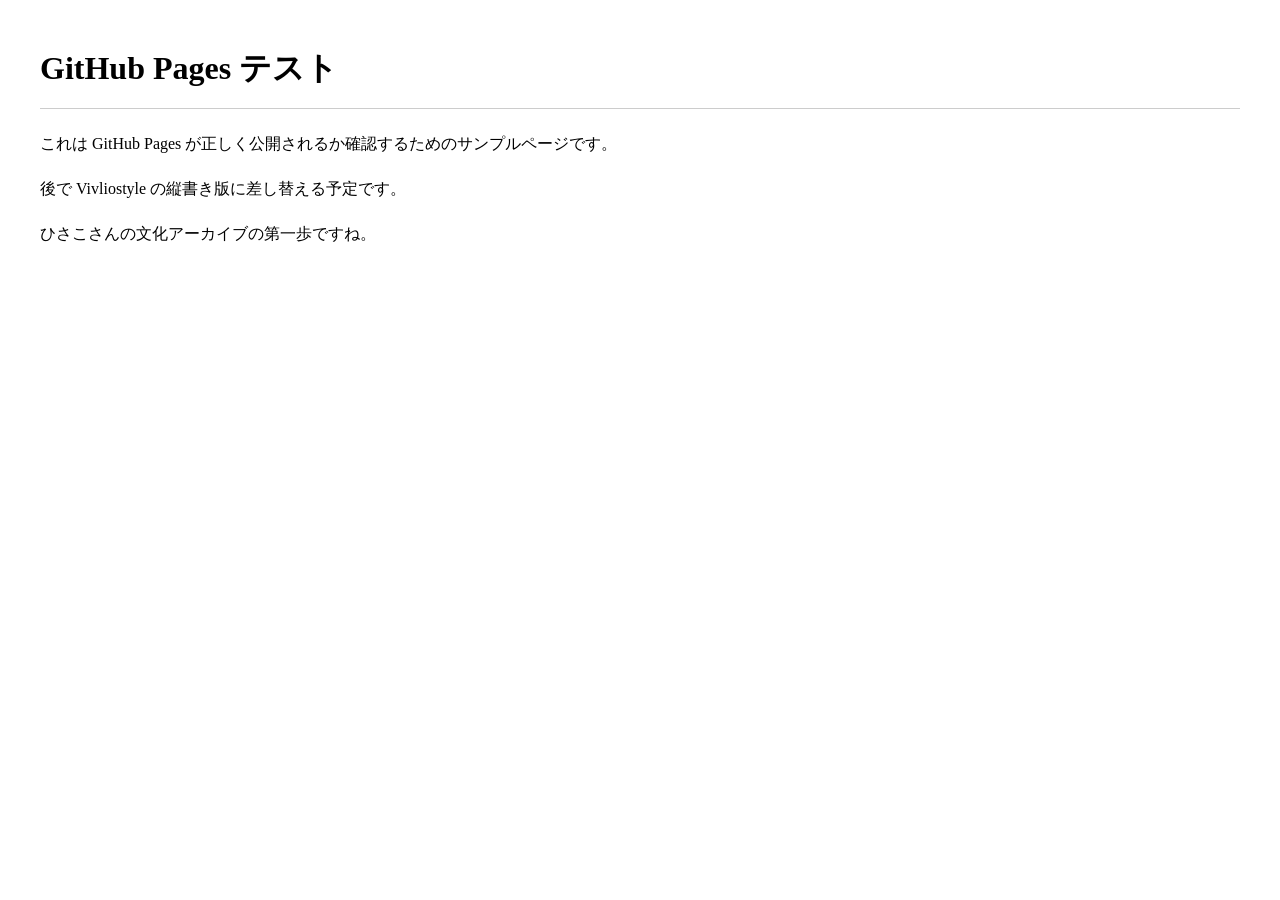
==== index.html @ b6ced034 "Add files via upload" ====
<!DOCTYPE html>
<html lang="ja">
<head>
<meta charset="UTF-8">
<title>サンプルページ</title>
<style>
  body {
    font-family: "Hiragino Mincho ProN", "Yu Mincho", serif;
    margin: 40px;
    line-height: 1.8;
  }
  h1 {
    border-bottom: 1px solid #ccc;
    padding-bottom: 10px;
  }
</style>
</head>
<body>
<h1>GitHub Pages テスト</h1>

<p>これは GitHub Pages が正しく公開されるか確認するためのサンプルページです。</p>

<p>後で Vivliostyle の縦書き版に差し替える予定です。</p>

<p>ひさこさんの文化アーカイブの第一歩ですね。</p>

</body>
</html>
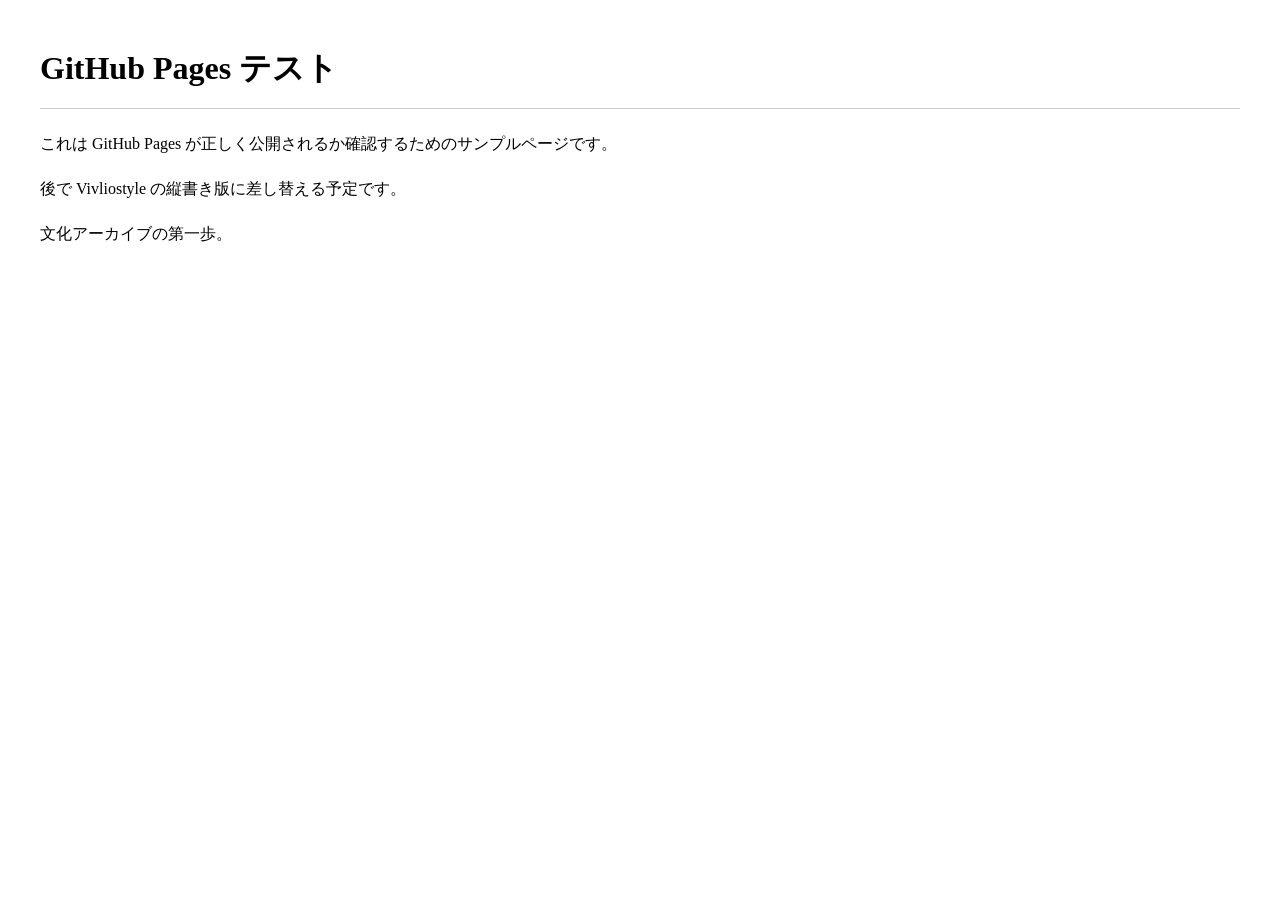
==== commit 4c9fca73: "Update index.html" ====
--- a/index.html
+++ b/index.html
@@ -22,7 +22,7 @@
 
 <p>後で Vivliostyle の縦書き版に差し替える予定です。</p>
 
-<p>ひさこさんの文化アーカイブの第一歩ですね。</p>
+<p>文化アーカイブの第一歩。</p>
 
 </body>
 </html>
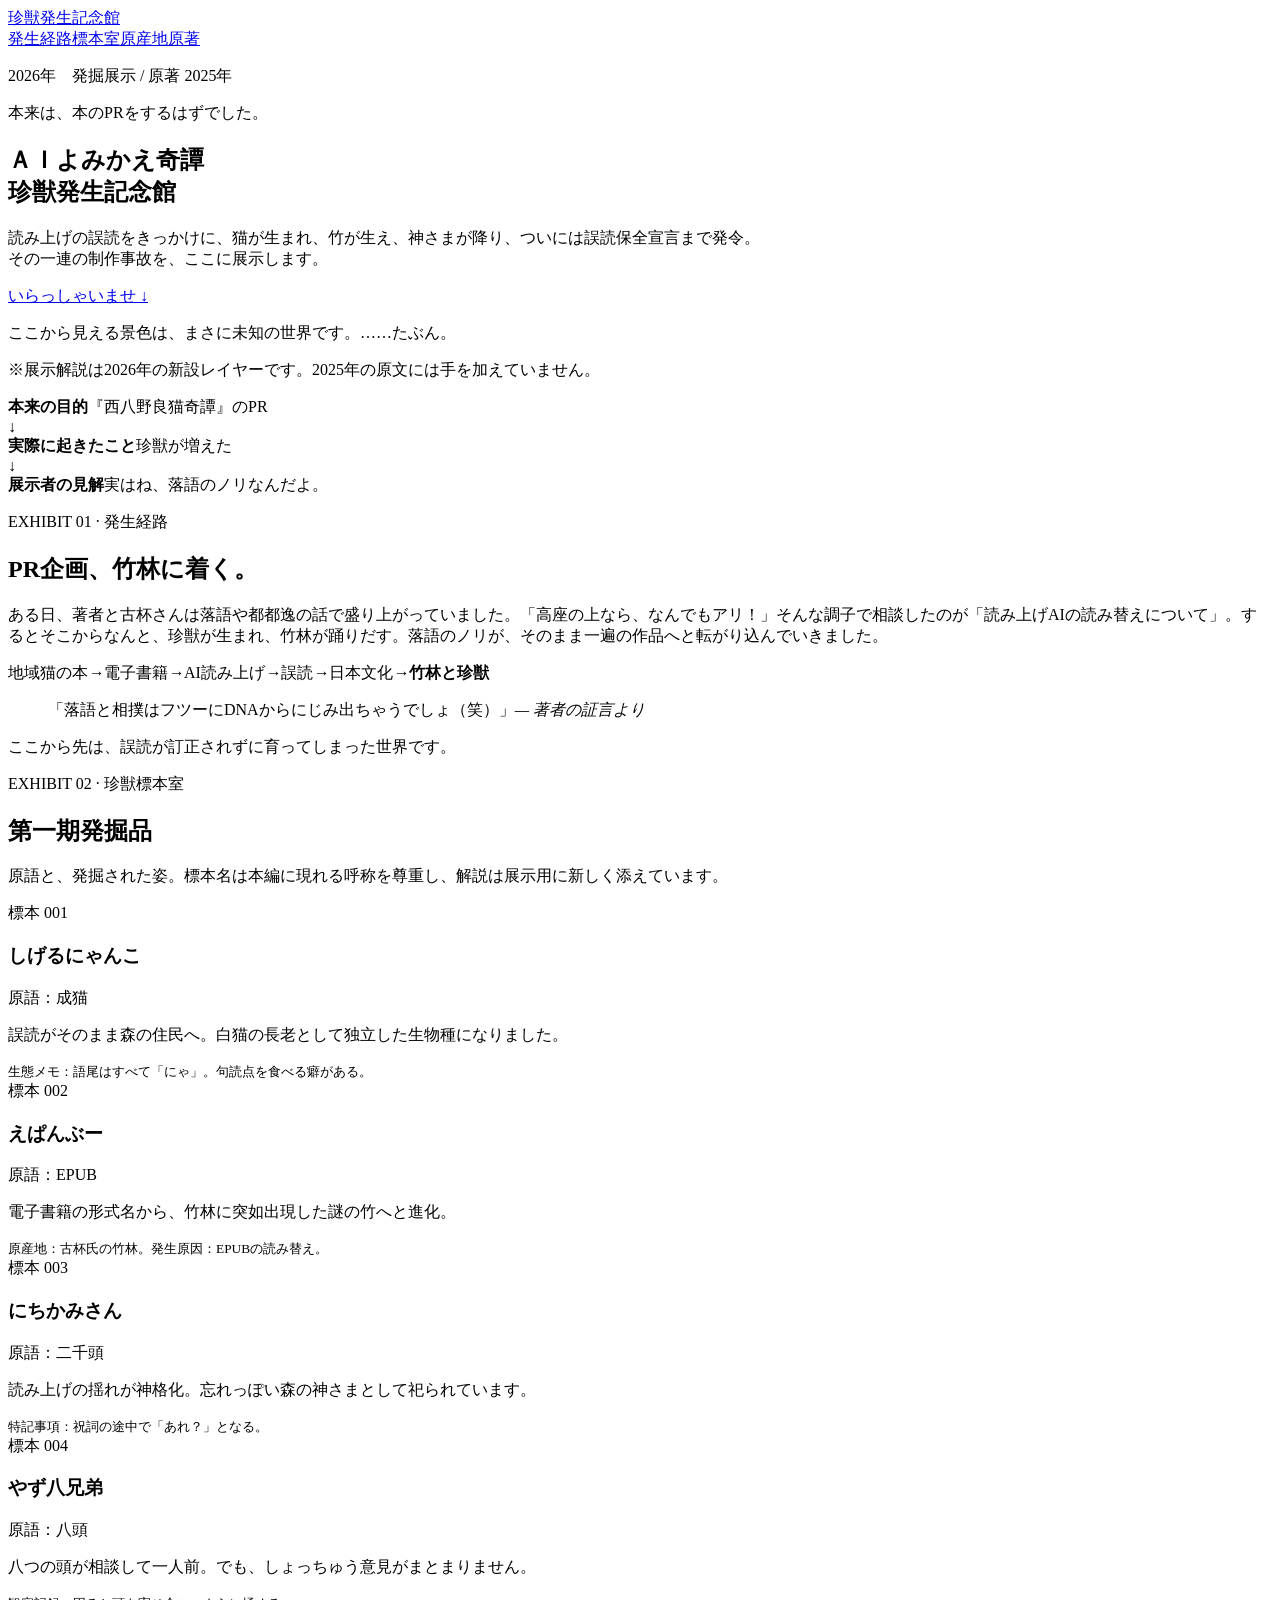
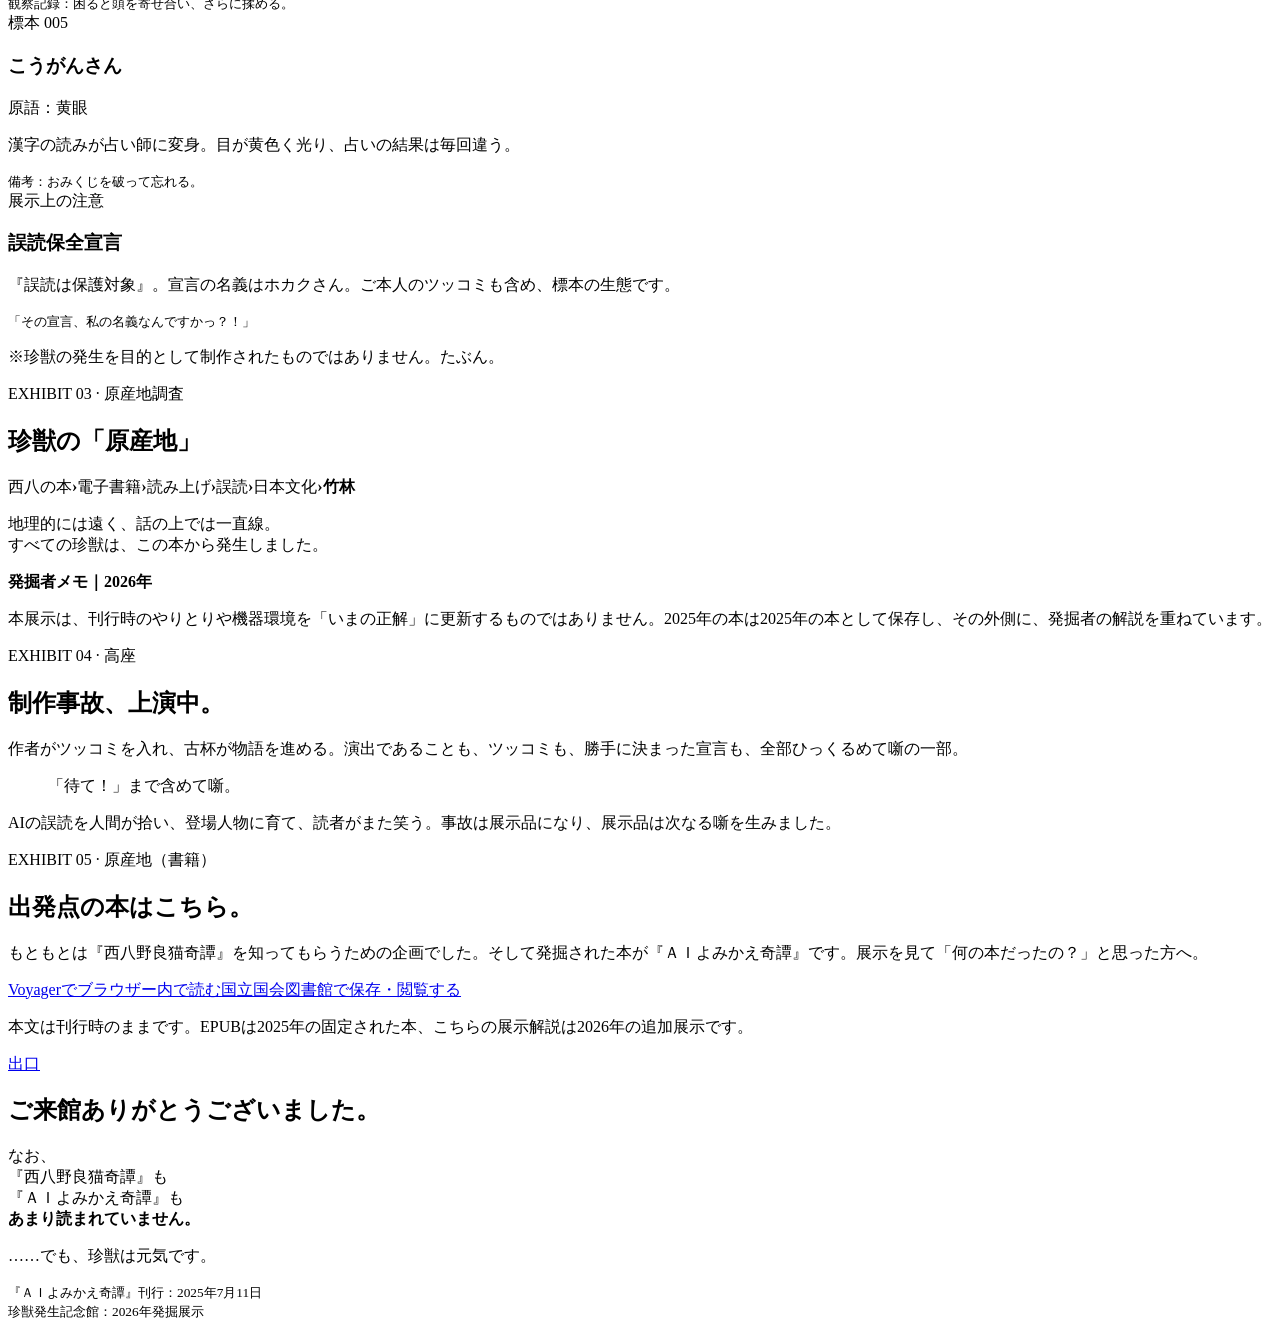
==== commit cd2f741e: "Add files via upload" ====
--- a/index.html
+++ b/index.html
@@ -1,28 +1,20 @@
-<!DOCTYPE html>
-<html lang="ja">
-<head>
-<meta charset="UTF-8">
-<title>サンプルページ</title>
-<style>
-  body {
-    font-family: "Hiragino Mincho ProN", "Yu Mincho", serif;
-    margin: 40px;
-    line-height: 1.8;
-  }
-  h1 {
-    border-bottom: 1px solid #ccc;
-    padding-bottom: 10px;
-  }
-</style>
-</head>
-<body>
-<h1>GitHub Pages テスト</h1>
-
-<p>これは GitHub Pages が正しく公開されるか確認するためのサンプルページです。</p>
-
-<p>後で Vivliostyle の縦書き版に差し替える予定です。</p>
-
-<p>文化アーカイブの第一歩。</p>
-
-</body>
-</html>
+<!doctype html>
+<html lang="ja"><head><meta charset="utf-8"><meta name="viewport" content="width=device-width,initial-scale=1">
+<meta name="description" content="2025年刊『ＡＩよみかえ奇譚』から発生した珍獣と制作事故を展示する、2026年のオンライン博物館。">
+<title>珍獣発生記念館｜ＡＩよみかえ奇譚・2026年発掘展示</title><link rel="stylesheet" href="style.css"></head>
+<body><header class="top"><a class="brand" href="#top">珍獣発生記念館</a><nav><a href="#route">発生経路</a><a href="#specimens">標本室</a><a href="#origin">原産地</a><a href="#book">原著</a></nav></header>
+<main id="top"><section class="hero"><p class="stamp">2026年　発掘展示 / 原著 2025年</p><p class="kicker">本来は、本のPRをするはずでした。</p><h1>ＡＩよみかえ奇譚<br><span>珍獣発生記念館</span></h1><p class="lead">読み上げの誤読をきっかけに、猫が生まれ、竹が生え、神さまが降り、ついには誤読保全宣言まで発令。<br>その一連の制作事故を、ここに展示します。</p><a class="button" href="#route">いらっしゃいませ ↓</a><p class="stage-note">ここから見える景色は、まさに未知の世界です。……たぶん。</p><p class="small">※展示解説は2026年の新設レイヤーです。2025年の原文には手を加えていません。</p></section>
+<section class="truth"><div><b>本来の目的</b><span>『西八野良猫奇譚』のPR</span></div><div class="arrow">↓</div><div><b>実際に起きたこと</b><span>珍獣が増えた</span></div><div class="arrow">↓</div><div><b>展示者の見解</b><span>実はね、落語のノリなんだよ。</span></div></section>
+<section id="route" class="section"><p class="eyebrow">EXHIBIT 01 · 発生経路</p><h2>PR企画、竹林に着く。</h2><p>ある日、著者と古杯さんは落語や都都逸の話で盛り上がっていました。「高座の上なら、なんでもアリ！」そんな調子で相談したのが「読み上げAIの読み替えについて」。するとそこからなんと、珍獣が生まれ、竹林が踊りだす。落語のノリが、そのまま一遍の作品へと転がり込んでいきました。</p><div class="route"><span>地域猫の本</span><i>→</i><span>電子書籍</span><i>→</i><span>AI読み上げ</span><i>→</i><span>誤読</span><i>→</i><span>日本文化</span><i>→</i><strong>竹林と珍獣</strong></div><blockquote>「落語と相撲はフツーにDNAからにじみ出ちゃうでしょ（笑）」<cite>— 著者の証言より</cite></blockquote><p class="caption">ここから先は、誤読が訂正されずに育ってしまった世界です。</p></section>
+<section id="specimens" class="section dark"><p class="eyebrow">EXHIBIT 02 · 珍獣標本室</p><h2>第一期発掘品</h2><p>原語と、発掘された姿。標本名は本編に現れる呼称を尊重し、解説は展示用に新しく添えています。</p><div class="specimens">
+<article><span class="no">標本 001</span><h3>しげるにゃんこ</h3><p class="origin-label">原語：成猫</p><p>誤読がそのまま森の住民へ。白猫の長老として独立した生物種になりました。</p><small>生態メモ：語尾はすべて「にゃ」。句読点を食べる癖がある。</small></article>
+<article><span class="no">標本 002</span><h3>えぱんぶー</h3><p class="origin-label">原語：EPUB</p><p>電子書籍の形式名から、竹林に突如出現した謎の竹へと進化。</p><small>原産地：古杯氏の竹林。発生原因：EPUBの読み替え。</small></article>
+<article><span class="no">標本 003</span><h3>にちかみさん</h3><p class="origin-label">原語：二千頭</p><p>読み上げの揺れが神格化。忘れっぽい森の神さまとして祀られています。</p><small>特記事項：祝詞の途中で「あれ？」となる。</small></article>
+<article><span class="no">標本 004</span><h3>やず八兄弟</h3><p class="origin-label">原語：八頭</p><p>八つの頭が相談して一人前。でも、しょっちゅう意見がまとまりません。</p><small>観察記録：困ると頭を寄せ合い、さらに揉める。</small></article>
+<article><span class="no">標本 005</span><h3>こうがんさん</h3><p class="origin-label">原語：黄眼</p><p>漢字の読みが占い師に変身。目が黄色く光り、占いの結果は毎回違う。</p><small>備考：おみくじを破って忘れる。</small></article>
+<article class="notice"><span class="no">展示上の注意</span><h3>誤読保全宣言</h3><p>『誤読は保護対象』。宣言の名義はホカクさん。ご本人のツッコミも含め、標本の生態です。</p><small>「その宣言、私の名義なんですかっ？！」</small></article>
+</div><p class="caption">※珍獣の発生を目的として制作されたものではありません。たぶん。</p></section>
+<section id="origin" class="section"><p class="eyebrow">EXHIBIT 03 · 原産地調査</p><h2>珍獣の「原産地」</h2><div class="map" aria-label="珍獣が生まれた経路"><span>西八の本</span><b>›</b><span>電子書籍</span><b>›</b><span>読み上げ</span><b>›</b><span>誤読</span><b>›</b><span>日本文化</span><b>›</b><strong>竹林</strong></div><p class="center">地理的には遠く、話の上では一直線。<br>すべての珍獣は、この本から発生しました。</p><div class="aside"><b>発掘者メモ｜2026年</b><p>本展示は、刊行時のやりとりや機器環境を「いまの正解」に更新するものではありません。2025年の本は2025年の本として保存し、その外側に、発掘者の解説を重ねています。</p></div></section>
+<section class="section stage"><p class="eyebrow">EXHIBIT 04 · 高座</p><h2>制作事故、上演中。</h2><p>作者がツッコミを入れ、古杯が物語を進める。演出であることも、ツッコミも、勝手に決まった宣言も、全部ひっくるめて噺の一部。</p><blockquote>「待て！」まで含めて噺。</blockquote><p>AIの誤読を人間が拾い、登場人物に育て、読者がまた笑う。事故は展示品になり、展示品は次なる噺を生みました。</p></section>
+<section id="book" class="section book"><p class="eyebrow">EXHIBIT 05 · 原産地（書籍）</p><h2>出発点の本はこちら。</h2><p>もともとは『西八野良猫奇譚』を知ってもらうための企画でした。そして発掘された本が『ＡＩよみかえ奇譚』です。展示を見て「何の本だったの？」と思った方へ。</p><div class="booklinks"><a href="https://r.voyager.co.jp/epm/e1_514853_11072025014324/" target="_blank" rel="noopener noreferrer">Voyagerでブラウザー内で読む</a><a href="https://dl.ndl.go.jp/pid/14456706" target="_blank" rel="noopener noreferrer">国立国会図書館で保存・閲覧する</a></div><p class="small">本文は刊行時のままです。EPUBは2025年の固定された本、こちらの展示解説は2026年の追加展示です。</p></section>
+<footer><p class="eyebrow"><a href="https://sites.google.com/view/minervaartoffice/hokaku-san" target="_blank" rel="noopener noreferrer">出口</a></p><h2>ご来館ありがとうございました。</h2><p>なお、<br>『西八野良猫奇譚』も<br>『ＡＩよみかえ奇譚』も<br><strong>あまり読まれていません。</strong></p><p class="last">……でも、珍獣は元気です。</p><small>『ＡＩよみかえ奇譚』刊行：2025年7月11日<br>珍獣発生記念館：2026年発掘展示</small></footer></main></body></html>
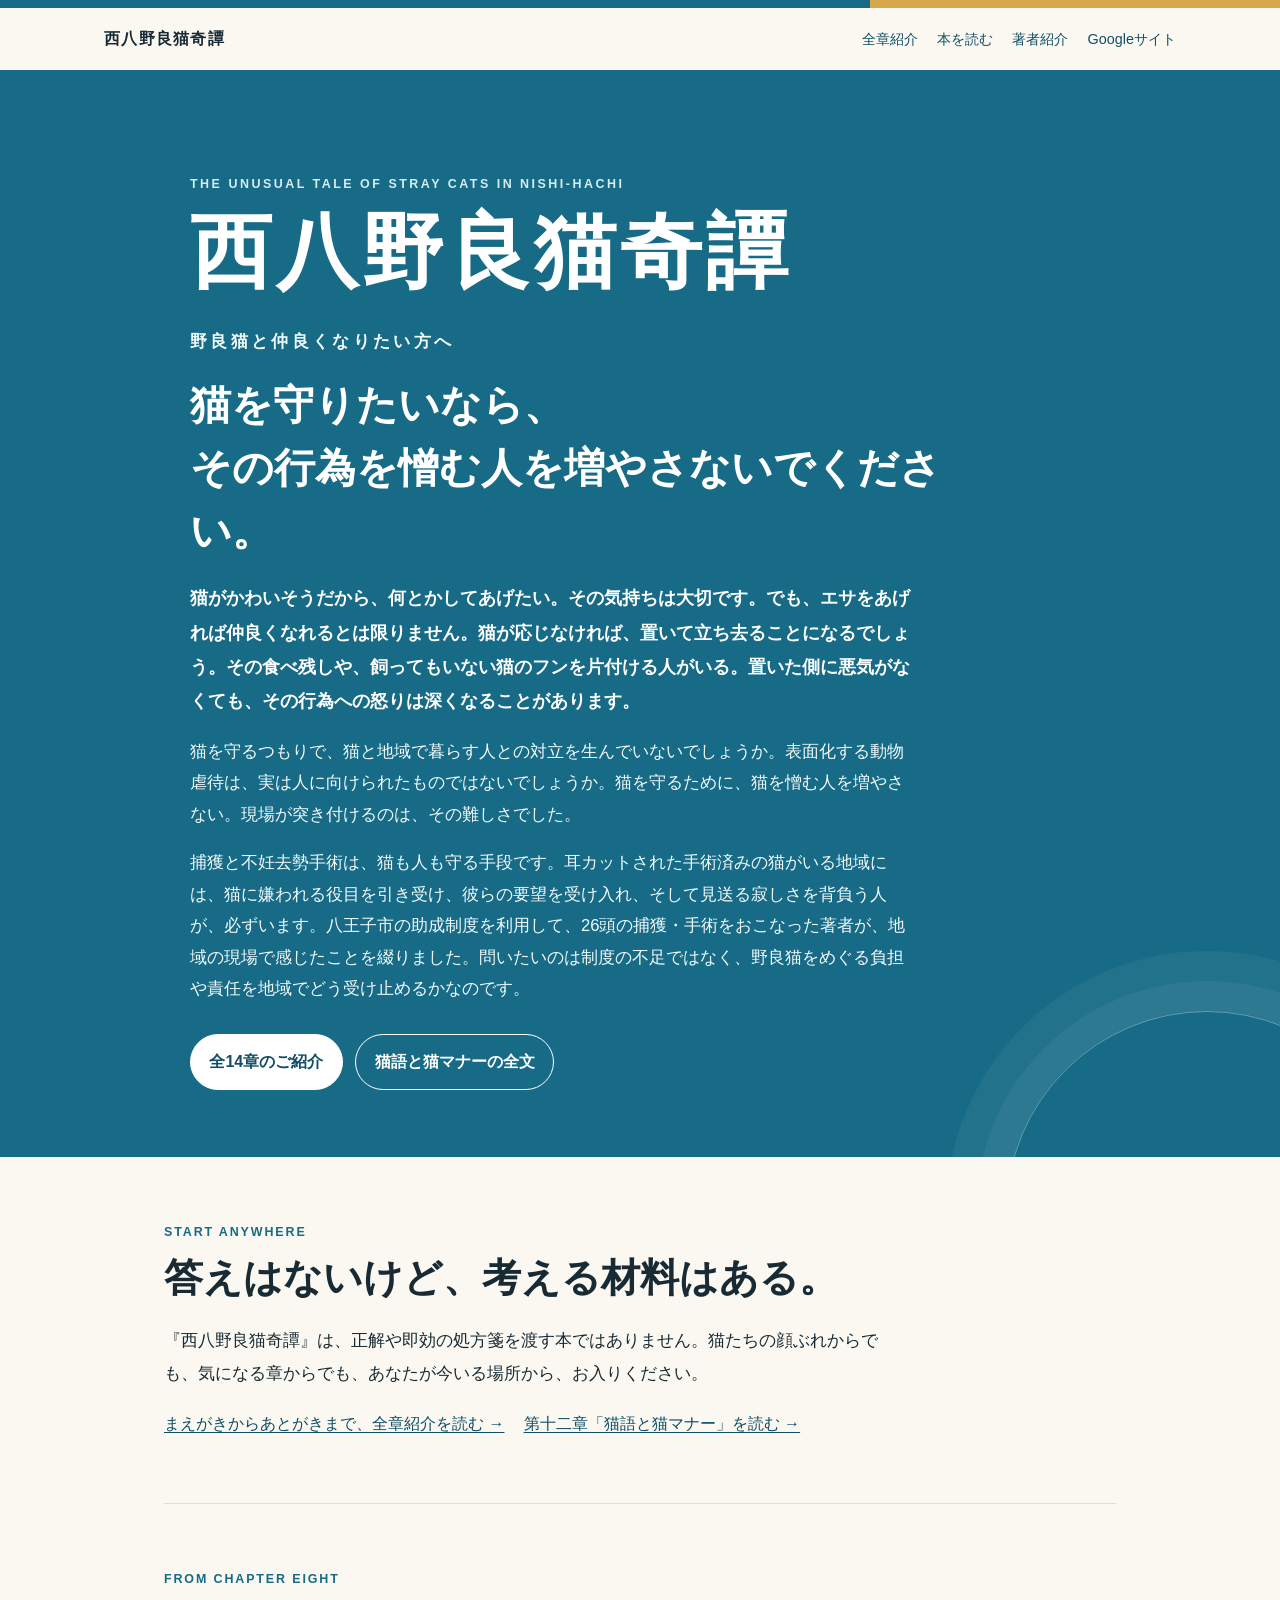
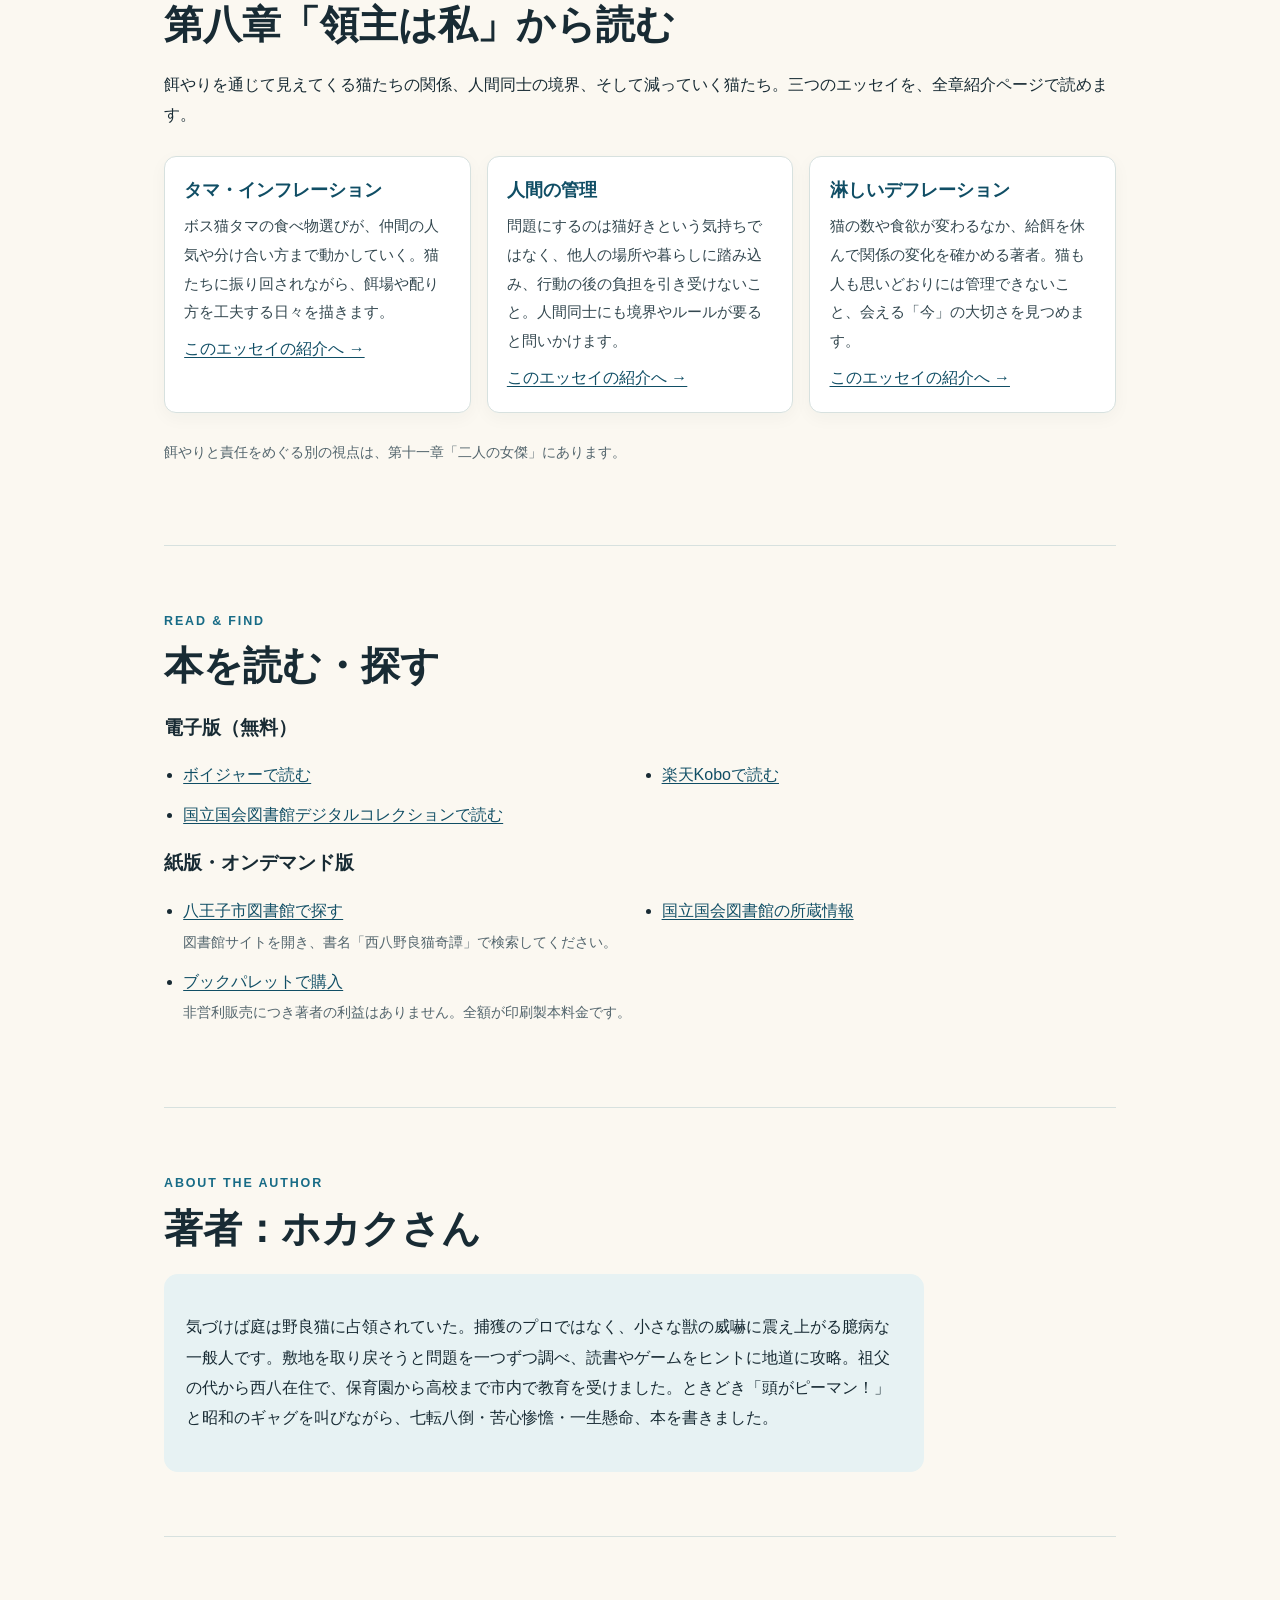
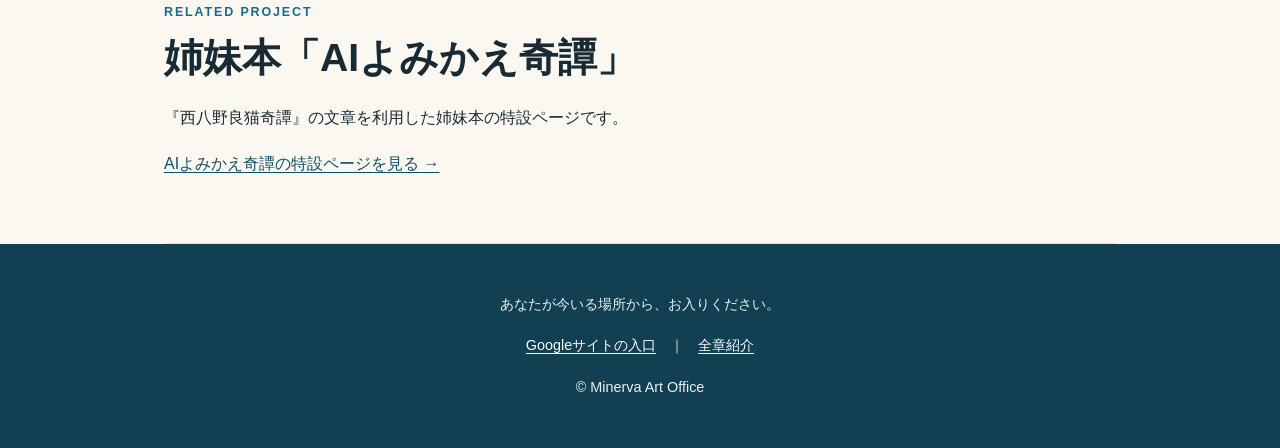
==== commit 7c02ebb2: "Add files via upload" ====
--- a/index.html
+++ b/index.html
@@ -1,20 +1,147 @@
-<!doctype html>
-<html lang="ja"><head><meta charset="utf-8"><meta name="viewport" content="width=device-width,initial-scale=1">
-<meta name="description" content="2025年刊『ＡＩよみかえ奇譚』から発生した珍獣と制作事故を展示する、2026年のオンライン博物館。">
-<title>珍獣発生記念館｜ＡＩよみかえ奇譚・2026年発掘展示</title><link rel="stylesheet" href="style.css"></head>
-<body><header class="top"><a class="brand" href="#top">珍獣発生記念館</a><nav><a href="#route">発生経路</a><a href="#specimens">標本室</a><a href="#origin">原産地</a><a href="#book">原著</a></nav></header>
-<main id="top"><section class="hero"><p class="stamp">2026年　発掘展示 / 原著 2025年</p><p class="kicker">本来は、本のPRをするはずでした。</p><h1>ＡＩよみかえ奇譚<br><span>珍獣発生記念館</span></h1><p class="lead">読み上げの誤読をきっかけに、猫が生まれ、竹が生え、神さまが降り、ついには誤読保全宣言まで発令。<br>その一連の制作事故を、ここに展示します。</p><a class="button" href="#route">いらっしゃいませ ↓</a><p class="stage-note">ここから見える景色は、まさに未知の世界です。……たぶん。</p><p class="small">※展示解説は2026年の新設レイヤーです。2025年の原文には手を加えていません。</p></section>
-<section class="truth"><div><b>本来の目的</b><span>『西八野良猫奇譚』のPR</span></div><div class="arrow">↓</div><div><b>実際に起きたこと</b><span>珍獣が増えた</span></div><div class="arrow">↓</div><div><b>展示者の見解</b><span>実はね、落語のノリなんだよ。</span></div></section>
-<section id="route" class="section"><p class="eyebrow">EXHIBIT 01 · 発生経路</p><h2>PR企画、竹林に着く。</h2><p>ある日、著者と古杯さんは落語や都都逸の話で盛り上がっていました。「高座の上なら、なんでもアリ！」そんな調子で相談したのが「読み上げAIの読み替えについて」。するとそこからなんと、珍獣が生まれ、竹林が踊りだす。落語のノリが、そのまま一遍の作品へと転がり込んでいきました。</p><div class="route"><span>地域猫の本</span><i>→</i><span>電子書籍</span><i>→</i><span>AI読み上げ</span><i>→</i><span>誤読</span><i>→</i><span>日本文化</span><i>→</i><strong>竹林と珍獣</strong></div><blockquote>「落語と相撲はフツーにDNAからにじみ出ちゃうでしょ（笑）」<cite>— 著者の証言より</cite></blockquote><p class="caption">ここから先は、誤読が訂正されずに育ってしまった世界です。</p></section>
-<section id="specimens" class="section dark"><p class="eyebrow">EXHIBIT 02 · 珍獣標本室</p><h2>第一期発掘品</h2><p>原語と、発掘された姿。標本名は本編に現れる呼称を尊重し、解説は展示用に新しく添えています。</p><div class="specimens">
-<article><span class="no">標本 001</span><h3>しげるにゃんこ</h3><p class="origin-label">原語：成猫</p><p>誤読がそのまま森の住民へ。白猫の長老として独立した生物種になりました。</p><small>生態メモ：語尾はすべて「にゃ」。句読点を食べる癖がある。</small></article>
-<article><span class="no">標本 002</span><h3>えぱんぶー</h3><p class="origin-label">原語：EPUB</p><p>電子書籍の形式名から、竹林に突如出現した謎の竹へと進化。</p><small>原産地：古杯氏の竹林。発生原因：EPUBの読み替え。</small></article>
-<article><span class="no">標本 003</span><h3>にちかみさん</h3><p class="origin-label">原語：二千頭</p><p>読み上げの揺れが神格化。忘れっぽい森の神さまとして祀られています。</p><small>特記事項：祝詞の途中で「あれ？」となる。</small></article>
-<article><span class="no">標本 004</span><h3>やず八兄弟</h3><p class="origin-label">原語：八頭</p><p>八つの頭が相談して一人前。でも、しょっちゅう意見がまとまりません。</p><small>観察記録：困ると頭を寄せ合い、さらに揉める。</small></article>
-<article><span class="no">標本 005</span><h3>こうがんさん</h3><p class="origin-label">原語：黄眼</p><p>漢字の読みが占い師に変身。目が黄色く光り、占いの結果は毎回違う。</p><small>備考：おみくじを破って忘れる。</small></article>
-<article class="notice"><span class="no">展示上の注意</span><h3>誤読保全宣言</h3><p>『誤読は保護対象』。宣言の名義はホカクさん。ご本人のツッコミも含め、標本の生態です。</p><small>「その宣言、私の名義なんですかっ？！」</small></article>
-</div><p class="caption">※珍獣の発生を目的として制作されたものではありません。たぶん。</p></section>
-<section id="origin" class="section"><p class="eyebrow">EXHIBIT 03 · 原産地調査</p><h2>珍獣の「原産地」</h2><div class="map" aria-label="珍獣が生まれた経路"><span>西八の本</span><b>›</b><span>電子書籍</span><b>›</b><span>読み上げ</span><b>›</b><span>誤読</span><b>›</b><span>日本文化</span><b>›</b><strong>竹林</strong></div><p class="center">地理的には遠く、話の上では一直線。<br>すべての珍獣は、この本から発生しました。</p><div class="aside"><b>発掘者メモ｜2026年</b><p>本展示は、刊行時のやりとりや機器環境を「いまの正解」に更新するものではありません。2025年の本は2025年の本として保存し、その外側に、発掘者の解説を重ねています。</p></div></section>
-<section class="section stage"><p class="eyebrow">EXHIBIT 04 · 高座</p><h2>制作事故、上演中。</h2><p>作者がツッコミを入れ、古杯が物語を進める。演出であることも、ツッコミも、勝手に決まった宣言も、全部ひっくるめて噺の一部。</p><blockquote>「待て！」まで含めて噺。</blockquote><p>AIの誤読を人間が拾い、登場人物に育て、読者がまた笑う。事故は展示品になり、展示品は次なる噺を生みました。</p></section>
-<section id="book" class="section book"><p class="eyebrow">EXHIBIT 05 · 原産地（書籍）</p><h2>出発点の本はこちら。</h2><p>もともとは『西八野良猫奇譚』を知ってもらうための企画でした。そして発掘された本が『ＡＩよみかえ奇譚』です。展示を見て「何の本だったの？」と思った方へ。</p><div class="booklinks"><a href="https://r.voyager.co.jp/epm/e1_514853_11072025014324/" target="_blank" rel="noopener noreferrer">Voyagerでブラウザー内で読む</a><a href="https://dl.ndl.go.jp/pid/14456706" target="_blank" rel="noopener noreferrer">国立国会図書館で保存・閲覧する</a></div><p class="small">本文は刊行時のままです。EPUBは2025年の固定された本、こちらの展示解説は2026年の追加展示です。</p></section>
-<footer><p class="eyebrow"><a href="https://sites.google.com/view/minervaartoffice/hokaku-san" target="_blank" rel="noopener noreferrer">出口</a></p><h2>ご来館ありがとうございました。</h2><p>なお、<br>『西八野良猫奇譚』も<br>『ＡＩよみかえ奇譚』も<br><strong>あまり読まれていません。</strong></p><p class="last">……でも、珍獣は元気です。</p><small>『ＡＩよみかえ奇譚』刊行：2025年7月11日<br>珍獣発生記念館：2026年発掘展示</small></footer></main></body></html>
+<!doctype html>
+<html lang="ja">
+<head>
+  <meta charset="utf-8">
+  <meta name="viewport" content="width=device-width, initial-scale=1">
+  <meta name="description" content="『西八野良猫奇譚』。猫にエサをあげている方へ。地域の現場から、猫をめぐる行為と責任を考える本です。答えはないけど、考える材料はある。">
+  <meta property="og:type" content="website">
+  <meta property="og:title" content="西八野良猫奇譚｜ホカクさん">
+  <meta property="og:description" content="答えはないけど、考える材料はある。あなたが今いる場所から、お入りください。">
+  <meta property="og:url" content="https://minervaartoffice-star.github.io/hokaku-san/">
+  <title>西八野良猫奇譚｜ホカクさん</title>
+  <style>
+    :root { color-scheme: light; --ink:#182b34; --muted:#53656d; --sea:#176b86; --sea-dark:#104e65; --foam:#e7f2f3; --paper:#fbf8f1; --line:#d7e1df; --gold:#d7a84b; }
+    * { box-sizing:border-box; }
+    html { scroll-behavior:smooth; }
+    body { margin:0; color:var(--ink); background:var(--paper); font-family:"Yu Gothic", "Hiragino Kaku Gothic ProN", Meiryo, sans-serif; line-height:1.9; }
+    a { color:var(--sea-dark); text-underline-offset:.2em; }
+    a:hover { text-decoration-thickness:2px; }
+    a:focus-visible { outline:3px solid var(--gold); outline-offset:4px; }
+    .skip { position:absolute; left:-9999px; top:0; background:white; padding:.7rem; z-index:10; }
+    .skip:focus { left:.5rem; }
+    .topline { height:8px; background:linear-gradient(90deg,var(--sea) 0 68%,var(--gold) 68%); }
+    header { max-width:1120px; margin:auto; padding:1rem 1.5rem; display:flex; justify-content:space-between; align-items:center; gap:1rem; }
+    .brand { color:var(--ink); font-weight:800; text-decoration:none; letter-spacing:.08em; }
+    nav { display:flex; flex-wrap:wrap; gap:.4rem 1.2rem; font-size:.9rem; }
+    nav a { text-decoration:none; }
+    .hero { background:var(--sea); color:white; padding:clamp(3rem,8vw,7rem) 1.5rem 4.2rem; position:relative; overflow:hidden; }
+    .hero:after { content:""; position:absolute; width:25rem; height:25rem; right:-8rem; bottom:-16rem; border:1px solid #ffffff55; border-radius:50%; box-shadow:0 0 0 30px #ffffff0c,0 0 0 60px #ffffff0c; }
+    .hero-inner { max-width:900px; margin:auto; position:relative; z-index:1; }
+    .eyebrow { text-transform:uppercase; letter-spacing:.2em; font-size:.78rem; font-weight:700; color:#d5ecf0; }
+    h1 { font-size:clamp(2.3rem,7vw,5.1rem); line-height:1.22; letter-spacing:.05em; margin:.35rem 0 1.5rem; }
+    .hero h2 { max-width:800px; font-size:clamp(1.45rem,3.8vw,2.55rem); line-height:1.55; margin:0 0 1rem; }
+    .hero p { max-width:720px; font-size:1.04rem; color:#f2fbfc; }
+    .hero .lead { font-weight:700; color:white; font-size:1.12rem; }
+    .buttons { display:flex; flex-wrap:wrap; gap:.8rem; margin-top:1.8rem; }
+    .button { display:inline-block; padding:.75rem 1.15rem; border:1px solid white; border-radius:999px; color:white; text-decoration:none; font-weight:700; }
+    .button.primary { color:var(--sea-dark); background:white; }
+    main { max-width:1000px; margin:auto; padding:0 1.5rem; }
+    section { padding:4rem 0; border-bottom:1px solid var(--line); }
+    .section-label { color:var(--sea); font-weight:800; letter-spacing:.15em; font-size:.78rem; text-transform:uppercase; }
+    h2 { font-size:clamp(1.7rem,4vw,2.45rem); line-height:1.45; margin:.3rem 0 1rem; }
+    h3 { line-height:1.5; }
+    .intro { max-width:720px; font-size:1.08rem; }
+    .quote { border-left:4px solid var(--gold); margin:1.6rem 0; padding:.25rem 0 .25rem 1.2rem; font-size:1.2rem; font-weight:700; }
+    .essays { display:grid; grid-template-columns:repeat(3,minmax(0,1fr)); gap:1rem; margin:1.6rem 0; }
+    .card { background:white; border:1px solid var(--line); border-radius:12px; padding:1.2rem; box-shadow:0 5px 18px #20353a0a; }
+    .card h3 { margin:0 0 .5rem; color:var(--sea-dark); font-size:1.15rem; }
+    .card p { margin:.4rem 0; color:#344850; font-size:.95rem; }
+    .link-row { display:flex; flex-wrap:wrap; gap:.7rem 1.2rem; margin-top:1.2rem; }
+    .book-links { display:grid; grid-template-columns:repeat(2,minmax(0,1fr)); gap:.6rem 1.5rem; padding-left:1.2rem; }
+    .author { background:var(--foam); border-radius:14px; padding:1.4rem; max-width:760px; }
+    .small { color:var(--muted); font-size:.9rem; }
+    footer { background:#123f51; color:#e7f2f3; padding:2rem 1.5rem; text-align:center; font-size:.9rem; }
+    footer a { color:white; }
+    @media(max-width:720px) { header { align-items:flex-start; flex-direction:column; } .essays,.book-links { grid-template-columns:1fr; } section { padding:3rem 0; } }
+    @media(prefers-reduced-motion:reduce) { html { scroll-behavior:auto; } }
+  </style>
+</head>
+<body>
+  <a class="skip" href="#main">本文へ移動</a>
+  <div class="topline" aria-hidden="true"></div>
+  <header>
+    <a class="brand" href="index.html">西八野良猫奇譚</a>
+    <nav aria-label="ページ内案内">
+      <a href="chapters.html">全章紹介</a>
+      <a href="#read">本を読む</a>
+      <a href="#author">著者紹介</a>
+      <a href="https://sites.google.com/view/minervaartoffice/">Googleサイト</a>
+    </nav>
+  </header>
+  <div class="hero">
+    <div class="hero-inner">
+      <div class="eyebrow">The Unusual Tale of Stray Cats in Nishi-hachi</div>
+      <h1>西八野良猫奇譚</h1>
+      <p class="eyebrow">野良猫と仲良くなりたい方へ</p>
+      <h2>猫を守りたいなら、<br>その行為を憎む人を増やさないでください。</h2>
+      <p class="lead">猫がかわいそうだから、何とかしてあげたい。その気持ちは大切です。でも、エサをあげれば仲良くなれるとは限りません。猫が応じなければ、置いて立ち去ることになるでしょう。その食べ残しや、飼ってもいない猫のフンを片付ける人がいる。置いた側に悪気がなくても、その行為への怒りは深くなることがあります。</p>
+      <p>猫を守るつもりで、猫と地域で暮らす人との対立を生んでいないでしょうか。表面化する動物虐待は、実は人に向けられたものではないでしょうか。猫を守るために、猫を憎む人を増やさない。現場が突き付けるのは、その難しさでした。</p>
+      <p>捕獲と不妊去勢手術は、猫も人も守る手段です。耳カットされた手術済みの猫がいる地域には、猫に嫌われる役目を引き受け、彼らの要望を受け入れ、そして見送る寂しさを背負う人が、必ずいます。八王子市の助成制度を利用して、26頭の捕獲・手術をおこなった著者が、地域の現場で感じたことを綴りました。問いたいのは制度の不足ではなく、野良猫をめぐる負担や責任を地域でどう受け止めるかなのです。</p>
+      <div class="buttons">
+        <a class="button primary" href="chapters.html">全14章のご紹介</a>
+        <a class="button" href="https://minervaartoffice-star.github.io/hokaku-san/nekogo.html">猫語と猫マナーの全文</a>
+      </div>
+    </div>
+  </div>
+  <main id="main">
+    <section id="enter">
+      <div class="section-label">Start anywhere</div>
+      <h2>答えはないけど、考える材料はある。</h2>
+      <p class="intro">『西八野良猫奇譚』は、正解や即効の処方箋を渡す本ではありません。猫たちの顔ぶれからでも、気になる章からでも、あなたが今いる場所から、お入りください。</p>
+      <div class="link-row">
+        <a href="chapters.html">まえがきからあとがきまで、全章紹介を読む →</a>
+        <a href="https://minervaartoffice-star.github.io/hokaku-san/nekogo.html">第十二章「猫語と猫マナー」を読む →</a>
+      </div>
+    </section>
+
+    <section id="lord">
+      <div class="section-label">From Chapter Eight</div>
+      <h2>第八章「領主は私」から読む</h2>
+      <p>餌やりを通じて見えてくる猫たちの関係、人間同士の境界、そして減っていく猫たち。三つのエッセイを、全章紹介ページで読めます。</p>
+      <div class="essays">
+        <article class="card"><h3>タマ・インフレーション</h3><p>ボス猫タマの食べ物選びが、仲間の人気や分け合い方まで動かしていく。猫たちに振り回されながら、餌場や配り方を工夫する日々を描きます。</p><a href="chapters.html#tama-inflation">このエッセイの紹介へ →</a></article>
+        <article class="card"><h3>人間の管理</h3><p>問題にするのは猫好きという気持ちではなく、他人の場所や暮らしに踏み込み、行動の後の負担を引き受けないこと。人間同士にも境界やルールが要ると問いかけます。</p><a href="chapters.html#ningen-no-kanri">このエッセイの紹介へ →</a></article>
+        <article class="card"><h3>淋しいデフレーション</h3><p>猫の数や食欲が変わるなか、給餌を休んで関係の変化を確かめる著者。猫も人も思いどおりには管理できないこと、会える「今」の大切さを見つめます。</p><a href="chapters.html#sabishii-deflation">このエッセイの紹介へ →</a></article>
+      </div>
+      <p class="small">餌やりと責任をめぐる別の視点は、第十一章「二人の女傑」にあります。</p>
+    </section>
+
+    <section id="read">
+      <div class="section-label">Read &amp; find</div>
+      <h2>本を読む・探す</h2>
+      <h3>電子版（無料）</h3>
+      <ul class="book-links">
+        <li><a href="https://r.voyager.co.jp/epm/e1_363357_07072024000301/">ボイジャーで読む</a></li>
+        <li><a href="https://books.rakuten.co.jp/rk/d1e6c290496d3c04a543913ad89b9572/">楽天Koboで読む</a></li>
+        <li><a href="https://dl.ndl.go.jp/pid/14456705">国立国会図書館デジタルコレクションで読む</a></li>
+      </ul>
+      <h3>紙版・オンデマンド版</h3>
+      <ul class="book-links">
+        <li><a href="https://www.library.city.hachioji.tokyo.jp/">八王子市図書館で探す</a><br><span class="small">図書館サイトを開き、書名「西八野良猫奇譚」で検索してください。</span></li>
+        <li><a href="https://ndlsearch.ndl.go.jp/books/R100000002-I034182264">国立国会図書館の所蔵情報</a></li>
+        <li><a href="https://bookplt.com/viewer/YpihDxnEBS96KnWnRelHCQWUtksvgSseHopVnCRQ9eybLp2tUI4470">ブックパレットで購入</a><br><span class="small">非営利販売につき著者の利益はありません。全額が印刷製本料金です。</span></li>
+      </ul>
+    </section>
+
+    <section id="author">
+      <div class="section-label">About the author</div>
+      <h2>著者：ホカクさん</h2>
+      <div class="author">
+        <p>気づけば庭は野良猫に占領されていた。捕獲のプロではなく、小さな獣の威嚇に震え上がる臆病な一般人です。敷地を取り戻そうと問題を一つずつ調べ、読書やゲームをヒントに地道に攻略。祖父の代から西八在住で、保育園から高校まで市内で教育を受けました。ときどき「頭がピーマン！」と昭和のギャグを叫びながら、七転八倒・苦心惨憺・一生懸命、本を書きました。</p>
+      </div>
+    </section>
+
+    <section id="sister">
+      <div class="section-label">Related project</div>
+      <h2>姉妹本「AIよみかえ奇譚」</h2>
+      <p>『西八野良猫奇譚』の文章を利用した姉妹本の特設ページです。</p>
+      <a href="https://minervaartoffice-star.github.io/hokaku-san/yomikaePR.html">AIよみかえ奇譚の特設ページを見る →</a>
+    </section>
+  </main>
+  <footer>
+    <p>あなたが今いる場所から、お入りください。</p>
+    <p><a href="https://sites.google.com/view/minervaartoffice/">Googleサイトの入口</a>　｜　<a href="chapters.html">全章紹介</a></p>
+    <p>© Minerva Art Office</p>
+  </footer>
+</body>
+</html>
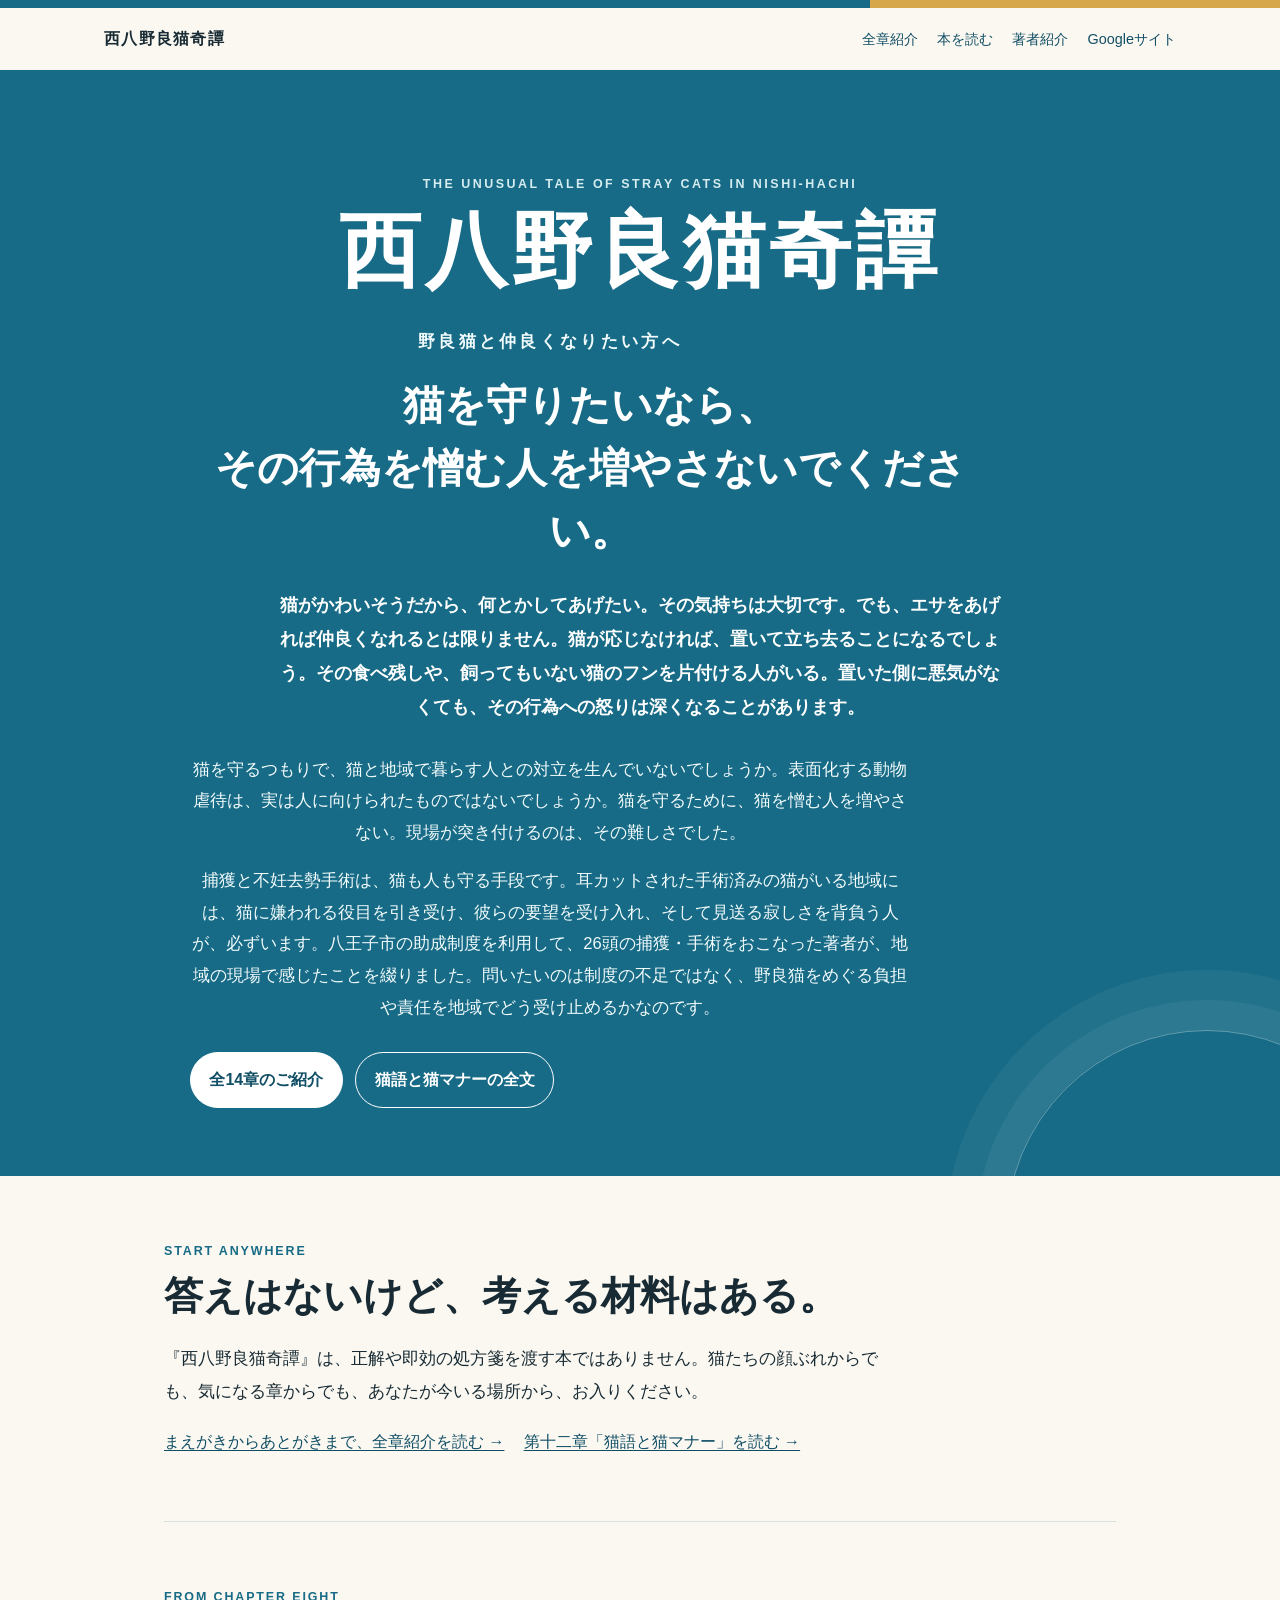
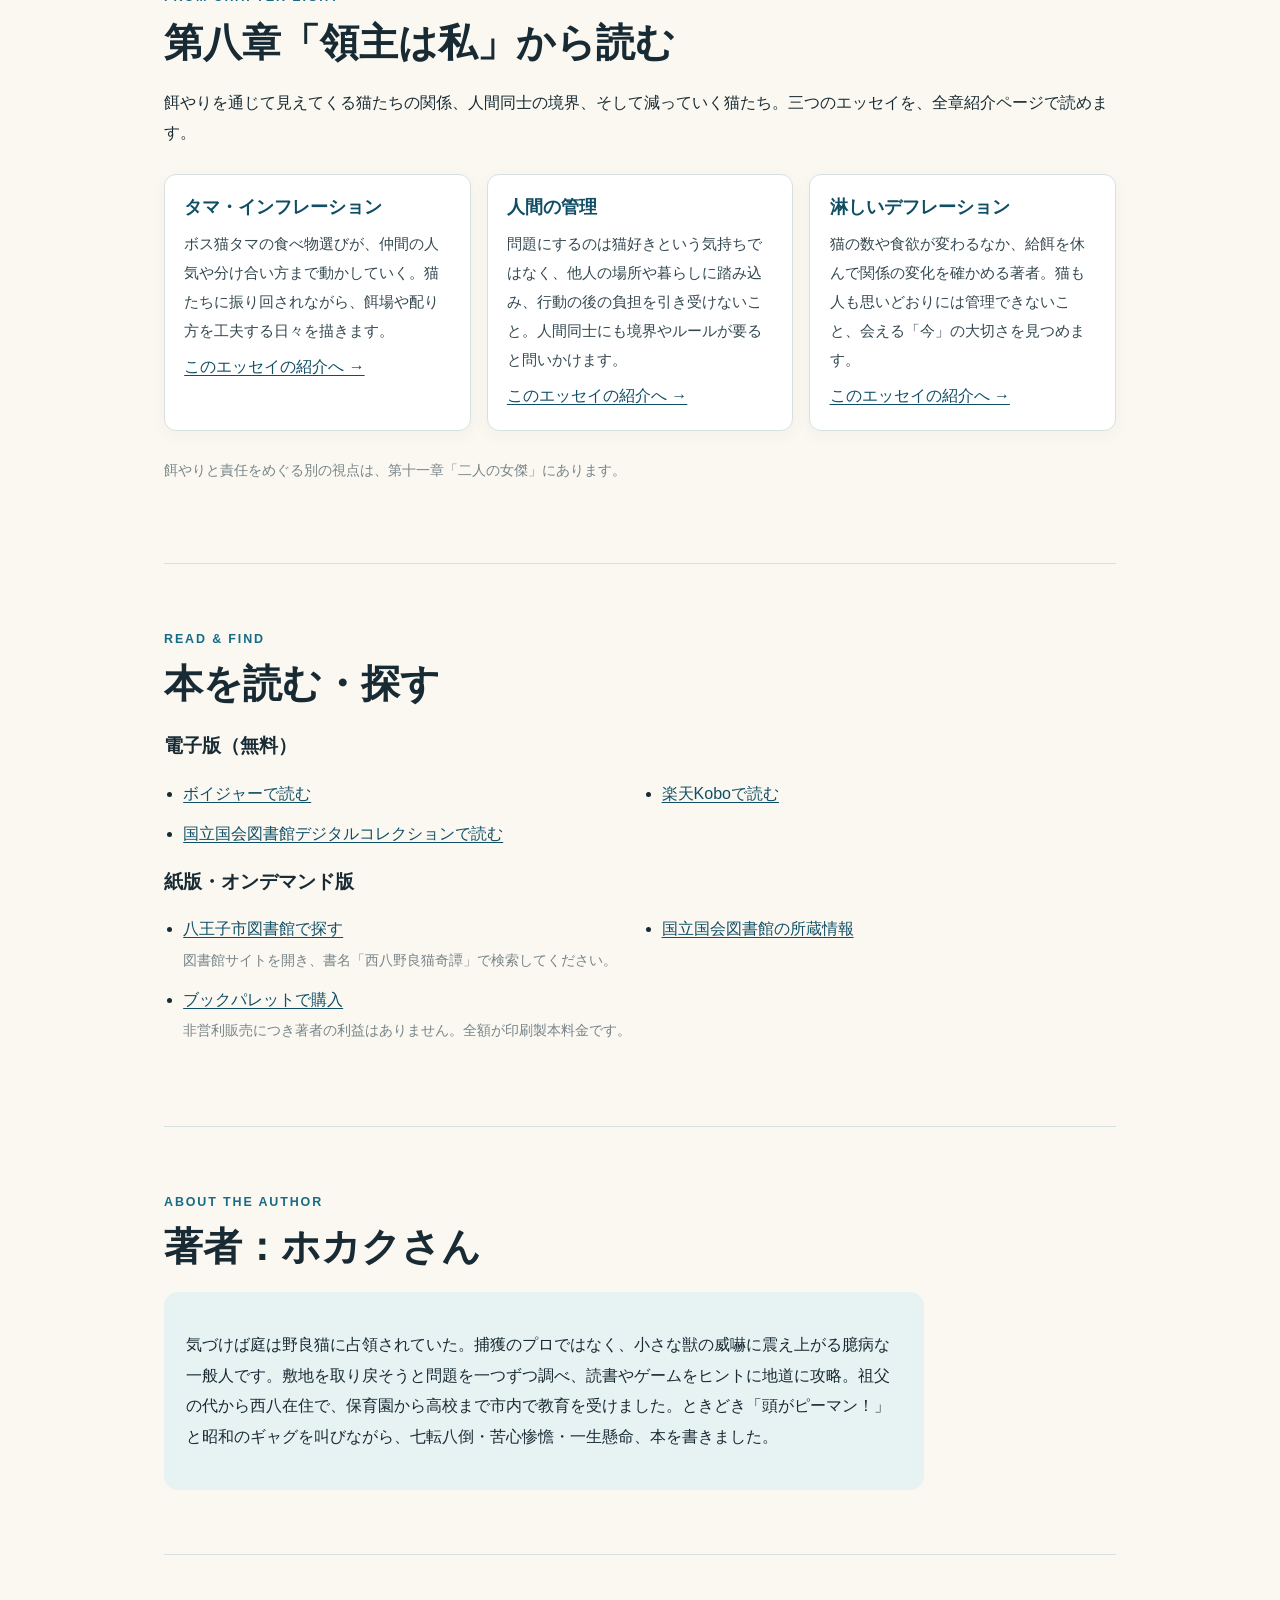
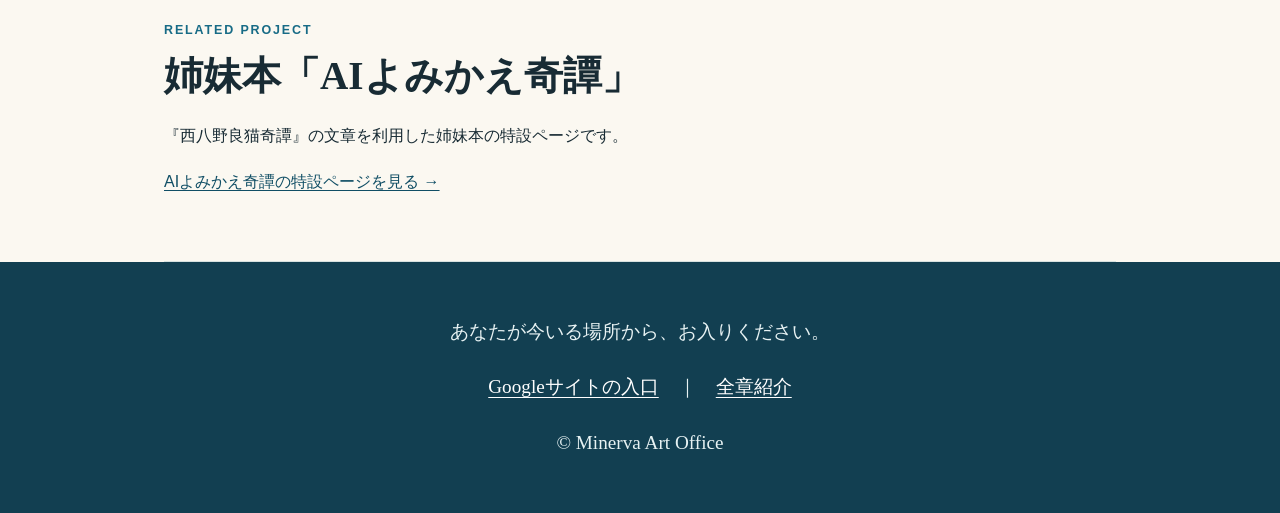
==== commit 26b413ac: "Update index.html" ====
--- a/index.html
+++ b/index.html
@@ -8,7 +8,7 @@
   <meta property="og:title" content="西八野良猫奇譚｜ホカクさん">
   <meta property="og:description" content="答えはないけど、考える材料はある。あなたが今いる場所から、お入りください。">
   <meta property="og:url" content="https://minervaartoffice-star.github.io/hokaku-san/">
-  <title>西八野良猫奇譚｜ホカクさん</title>
+  <title>西八野良猫奇譚｜ホカクさん</title><link rel="stylesheet" href="style.css"><link rel="icon" href="data:image/svg+xml,<svg xmlns=%22http://www.w3.org/2000/svg%22 viewBox=%220 0 100 100%22><text y=%22.9em%22 font-size=%2290%22>🐈</text></svg>"></head>
   <style>
     :root { color-scheme: light; --ink:#182b34; --muted:#53656d; --sea:#176b86; --sea-dark:#104e65; --foam:#e7f2f3; --paper:#fbf8f1; --line:#d7e1df; --gold:#d7a84b; }
     * { box-sizing:border-box; }
--- a/style.css
+++ b/style.css
@@ -0,0 +1,2 @@
+@import url('https://fonts.googleapis.com/css2?family=Noto+Serif+JP:wght@400;500;600;700&family=Zen+Kaku+Gothic+New:wght@400;500;700&display=swap');
+:root{--ink:#1e2924;--cream:#f3eedf;--moss:#53654d;--red:#b64f38;--gold:#d4b778;--paper:#fbf8ef}*{box-sizing:border-box}html{scroll-behavior:smooth}body{margin:0;background:var(--cream);color:var(--ink);font-family:'Zen Kaku Gothic New',sans-serif;line-height:1.9}.top{height:64px;padding:0 max(5vw,24px);display:flex;align-items:center;justify-content:space-between;background:var(--ink);color:var(--cream);position:sticky;top:0;z-index:2}.brand{font-family:'Noto Serif JP',serif;color:var(--gold);font-weight:700;text-decoration:none}.top nav{display:flex;gap:clamp(12px,3vw,34px)}a{color:inherit}.top nav a{text-decoration:none;font-size:.83rem}.hero{min-height:78vh;padding:100px 22px 75px;text-align:center;background:radial-gradient(ellipse at 50% 110%,#738069 0,transparent 56%),linear-gradient(160deg,#202e28,#30443a 65%,#64704f);color:#f9f3e3}.stamp,.eyebrow,.kicker{letter-spacing:.14em;font-size:.77rem}.stamp{color:var(--gold)}h1,h2,h3{font-family:'Noto Serif JP',serif;line-height:1.5}h1{font-size:clamp(2.35rem,7vw,5.3rem);margin:18px 0}h1 span{font-size:.57em;color:var(--gold)}.kicker{margin-top:46px}.lead{max-width:700px;margin:24px auto 30px}.button,.booklinks a{display:inline-block;padding:10px 24px;border:1px solid var(--gold);border-radius:2px;text-decoration:none;color:var(--cream)}.small{font-size:.78rem;opacity:.78;margin-top:24px}.truth{display:flex;justify-content:center;align-items:center;gap:clamp(10px,3vw,35px);padding:34px 20px;background:#e6ddc7;text-align:center;flex-wrap:wrap}.truth div:not(.arrow){display:grid}.truth b{font-size:.75rem;color:var(--moss)}.truth span{font-family:'Noto Serif JP',serif;font-weight:600}.arrow{color:var(--red)}.section{max-width:1000px;margin:auto;padding:96px 28px}.section h2,footer h2{font-size:clamp(1.8rem,4vw,3rem);margin:4px 0 20px}.eyebrow{color:var(--red);font-weight:700}.route,.map{display:flex;gap:14px;justify-content:center;align-items:center;flex-wrap:wrap;margin:38px 0}.route span,.route strong,.map span,.map strong{padding:12px 18px;border:1px solid #c9b98f;background:var(--paper);font-family:'Noto Serif JP',serif}.route i,.map b{color:var(--red);font-style:normal}blockquote{text-align:center;font-family:'Noto Serif JP',serif;font-size:clamp(1.25rem,3vw,2rem);color:var(--moss);margin:55px auto 12px}cite{display:block;font: .8rem 'Zen Kaku Gothic New',sans-serif;color:#69736a} .caption{text-align:center;color:#778074;font-size:.86rem}.dark{max-width:none;background:#202e28;color:var(--cream);padding-left:max(calc((100vw - 944px)/2),28px);padding-right:max(calc((100vw - 944px)/2),28px)}.dark .eyebrow{color:var(--gold)}.specimens{display:grid;grid-template-columns:repeat(auto-fit,minmax(245px,1fr));gap:15px;margin:35px 0}.specimens article{min-height:235px;padding:23px;background:#304139;border:1px solid #67735d}.specimens h3{font-size:1.5rem;margin:7px 0}.no{font-size:.73rem;letter-spacing:.1em;color:var(--gold)}.origin-label{color:#d4b778;font-size:.85rem;margin:0}.specimens small{color:#d0d4c8}.notice{background:#4a3730!important;border-color:#ad7052!important}.dark .caption{color:#c6cbbd}.map{padding:24px;background:#e5ddca}.map strong{background:var(--moss);color:white}.center{text-align:center}.aside{margin:48px auto 0;padding:22px 26px;max-width:720px;border-left:4px solid var(--red);background:#e9e2d2}.aside p{margin-bottom:0}.stage{background:#e7deca;max-width:none;padding-left:max(calc((100vw - 944px)/2),28px);padding-right:max(calc((100vw - 944px)/2),28px)}.booklinks{display:flex;gap:12px;flex-wrap:wrap;margin-top:25px}.booklinks a{background:var(--moss)}footer{background:var(--ink);color:var(--cream);text-align:center;padding:74px 20px 50px}footer .eyebrow{color:var(--gold)}footer p{font-family:'Noto Serif JP',serif;font-size:1.2rem}footer strong{color:var(--gold);font-size:1.6rem}.last{color:#e1bd70;font-size:1.4rem}footer small{display:block;margin-top:35px;color:#bec4b8}@media(max-width:580px){.top{height:auto;min-height:60px;align-items:flex-start;padding-top:14px;padding-bottom:12px;gap:8px;flex-direction:column}.top nav{width:100%;justify-content:space-between;gap:6px}.top nav a{font-size:.72rem}.hero{min-height:unset;padding-top:70px}.section{padding-top:68px;padding-bottom:68px}.route,.map{gap:8px}.route span,.route strong,.map span,.map strong{padding:8px 10px;font-size:.85rem}}
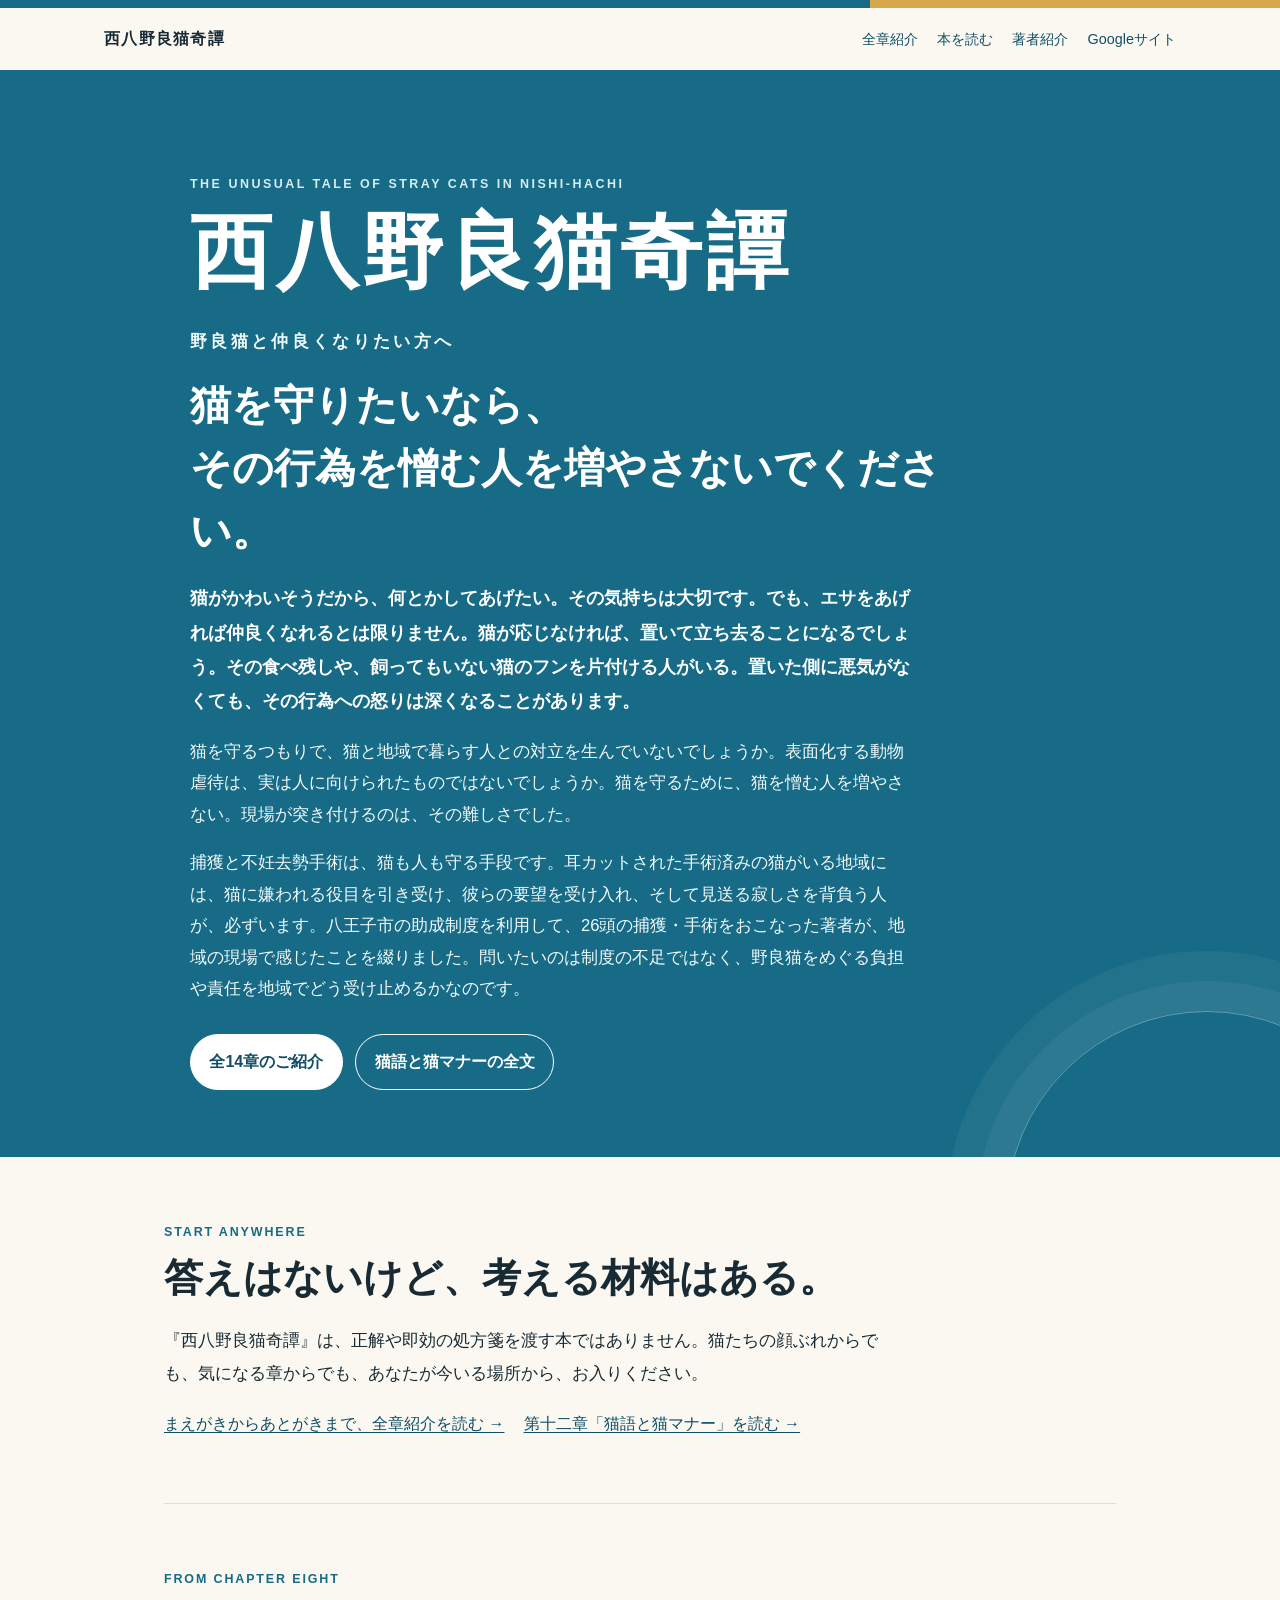
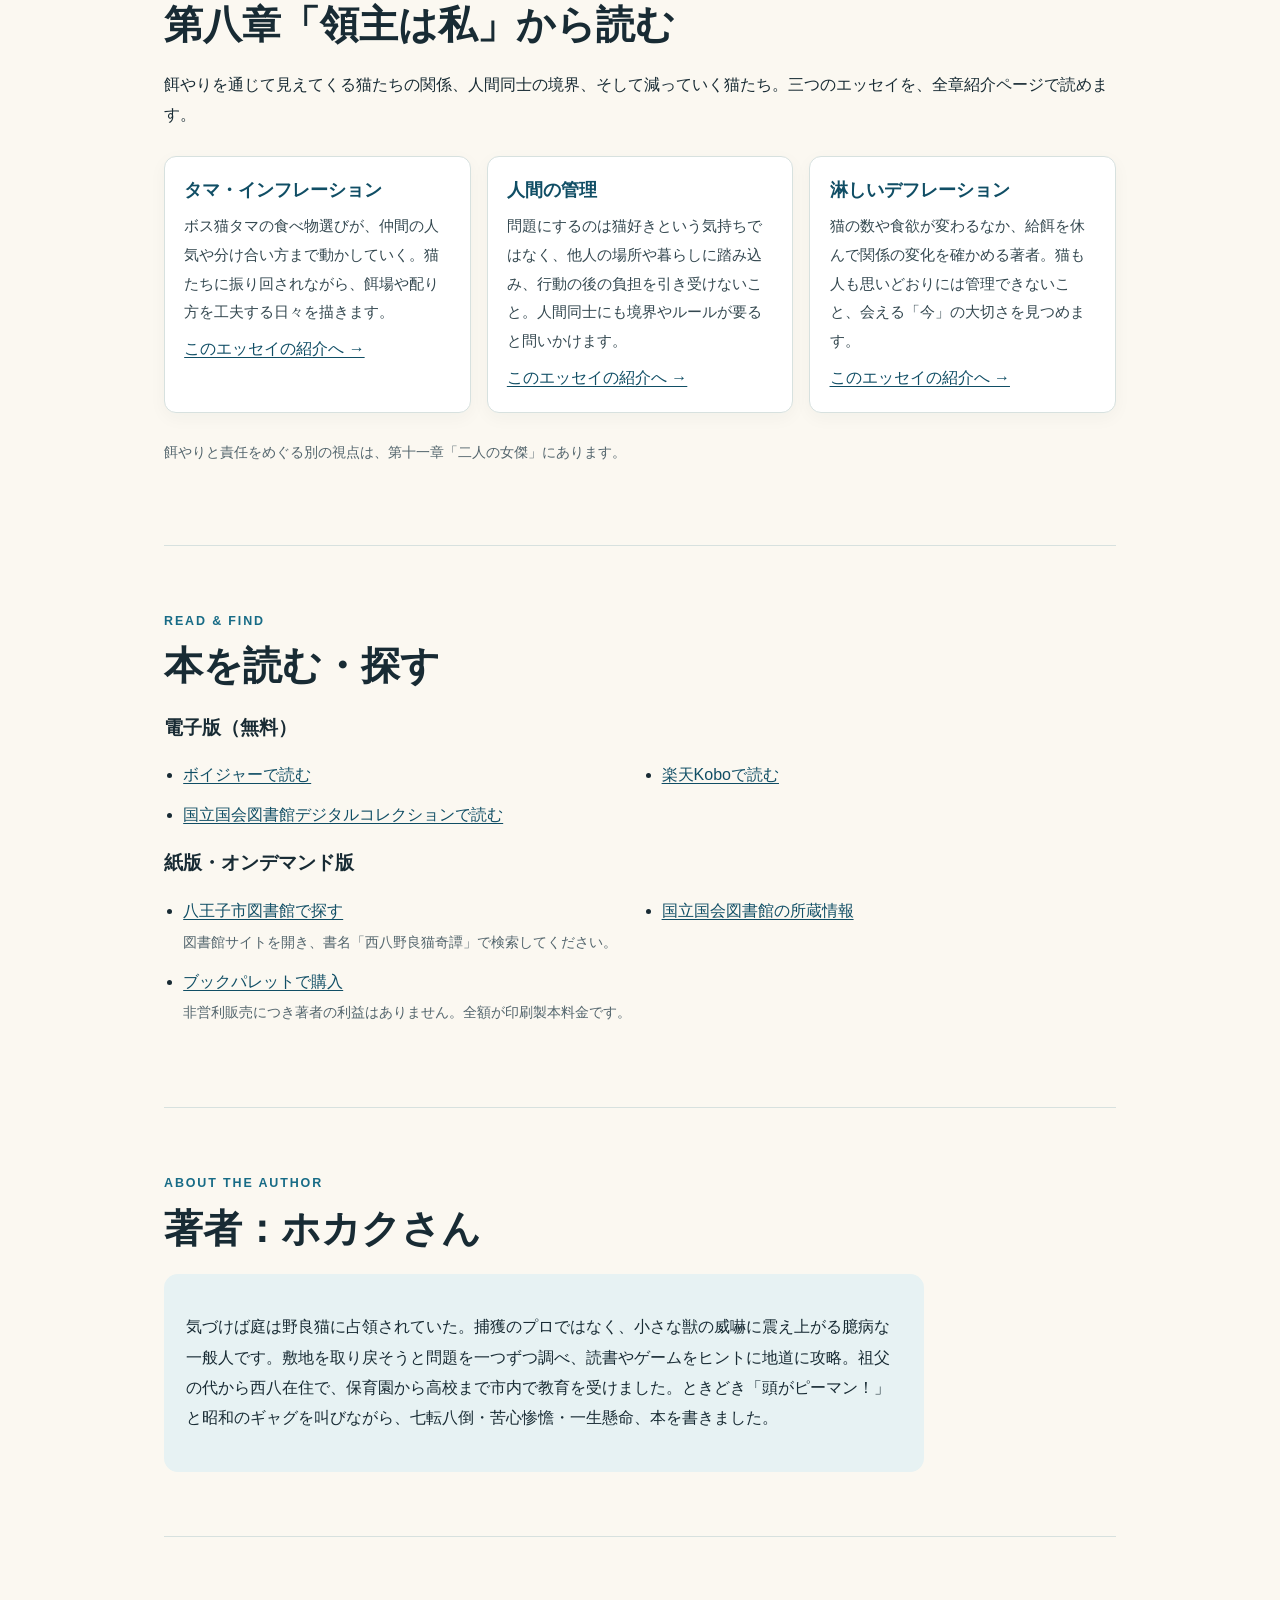
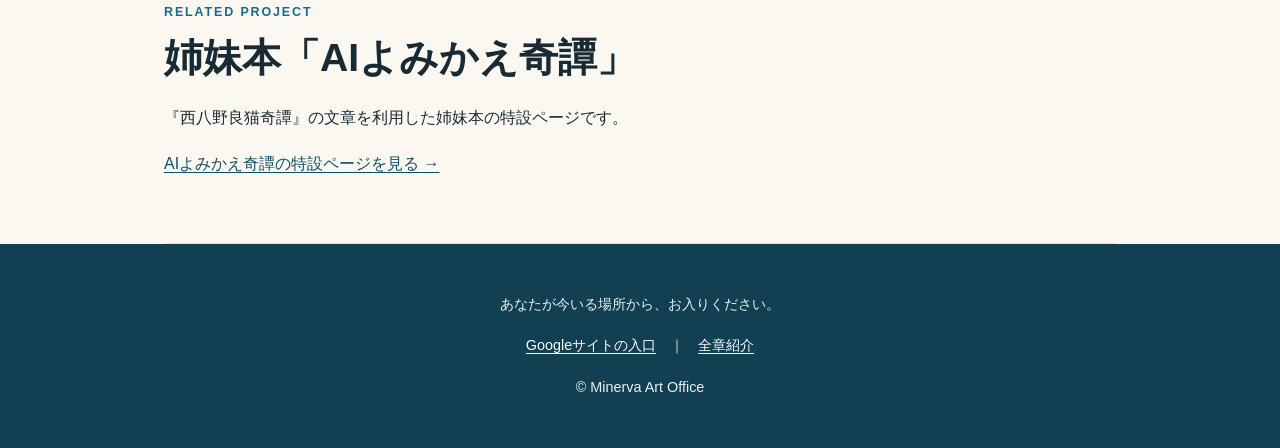
==== commit bc370659: "Update index.html" ====
--- a/index.html
+++ b/index.html
@@ -8,7 +8,7 @@
   <meta property="og:title" content="西八野良猫奇譚｜ホカクさん">
   <meta property="og:description" content="答えはないけど、考える材料はある。あなたが今いる場所から、お入りください。">
   <meta property="og:url" content="https://minervaartoffice-star.github.io/hokaku-san/">
-  <title>西八野良猫奇譚｜ホカクさん</title><link rel="stylesheet" href="style.css"><link rel="icon" href="data:image/svg+xml,<svg xmlns=%22http://www.w3.org/2000/svg%22 viewBox=%220 0 100 100%22><text y=%22.9em%22 font-size=%2290%22>🐈</text></svg>"></head>
+  <title>西八野良猫奇譚｜ホカクさん</title><link rel="icon" href="data:image/svg+xml,<svg xmlns=%22http://www.w3.org/2000/svg%22 viewBox=%220 0 100 100%22><text y=%22.9em%22 font-size=%2290%22>🐈</text></svg>"></head>
   <style>
     :root { color-scheme: light; --ink:#182b34; --muted:#53656d; --sea:#176b86; --sea-dark:#104e65; --foam:#e7f2f3; --paper:#fbf8f1; --line:#d7e1df; --gold:#d7a84b; }
     * { box-sizing:border-box; }
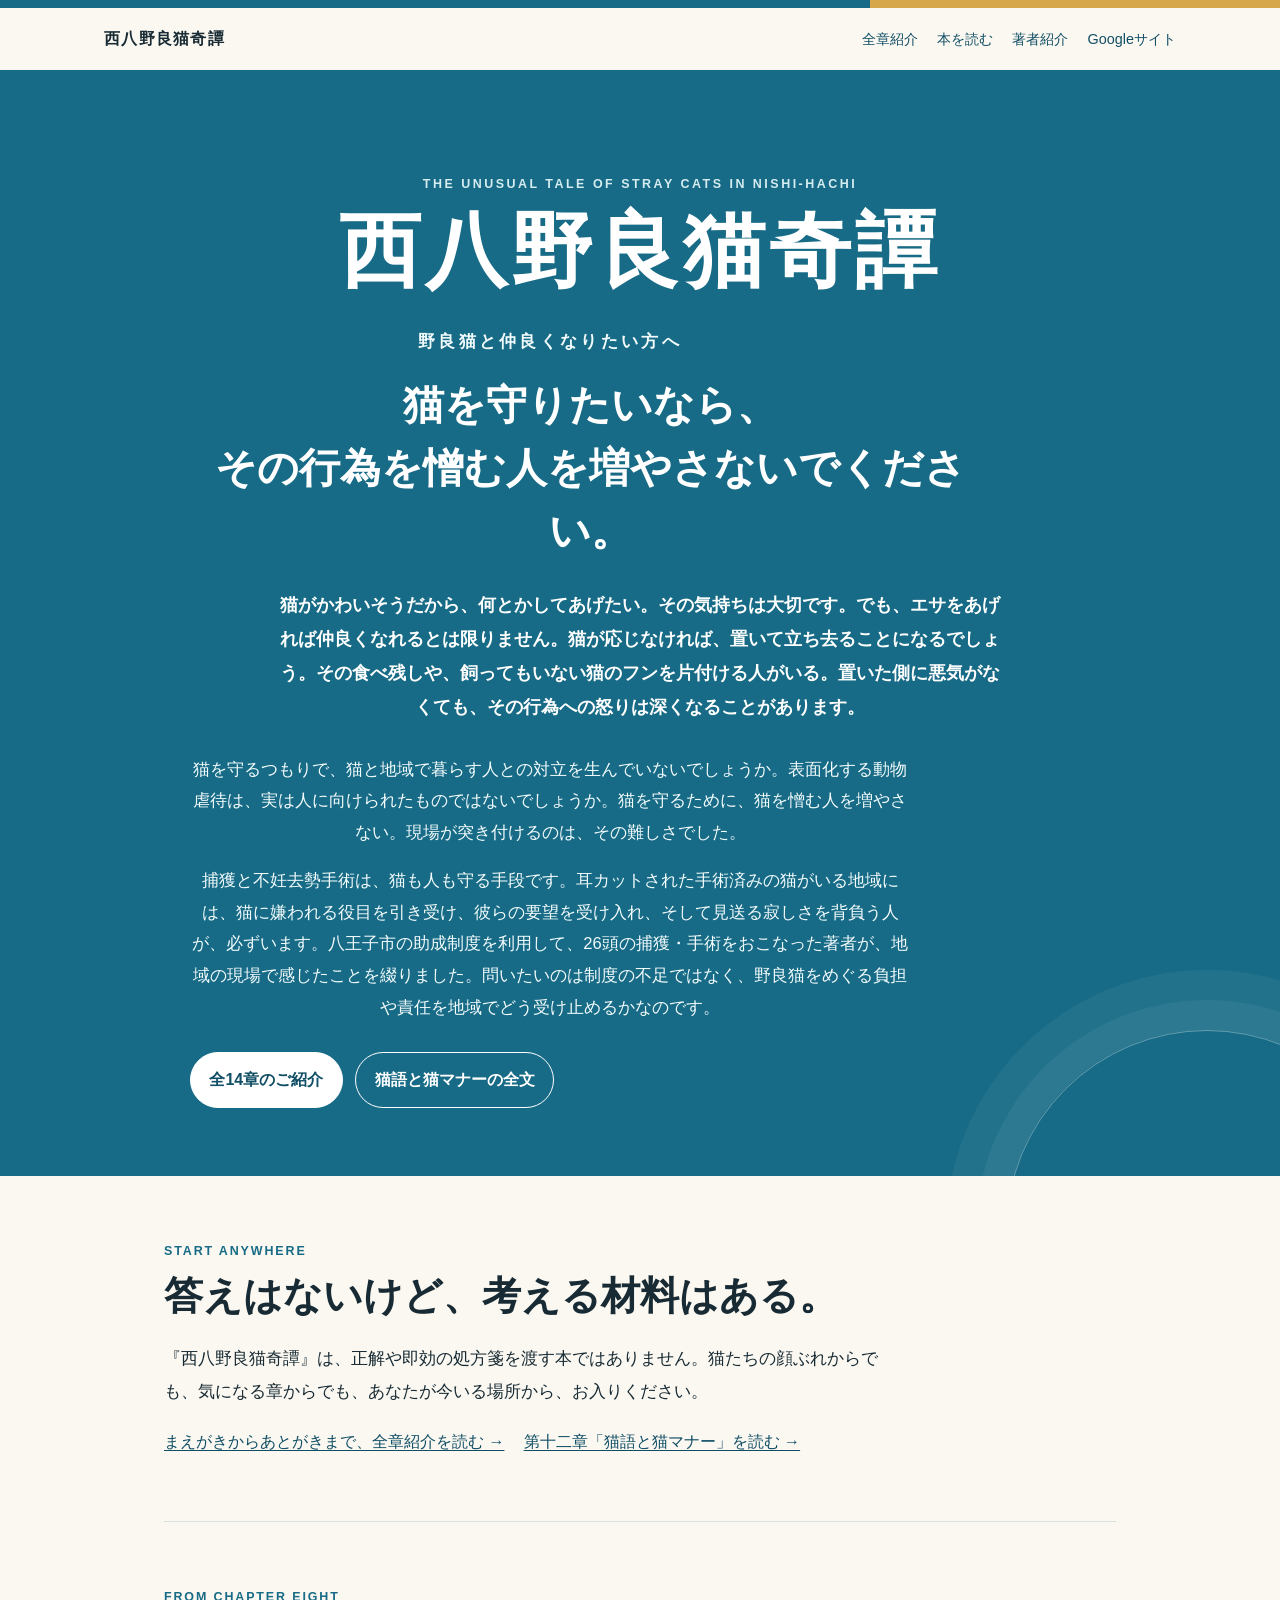
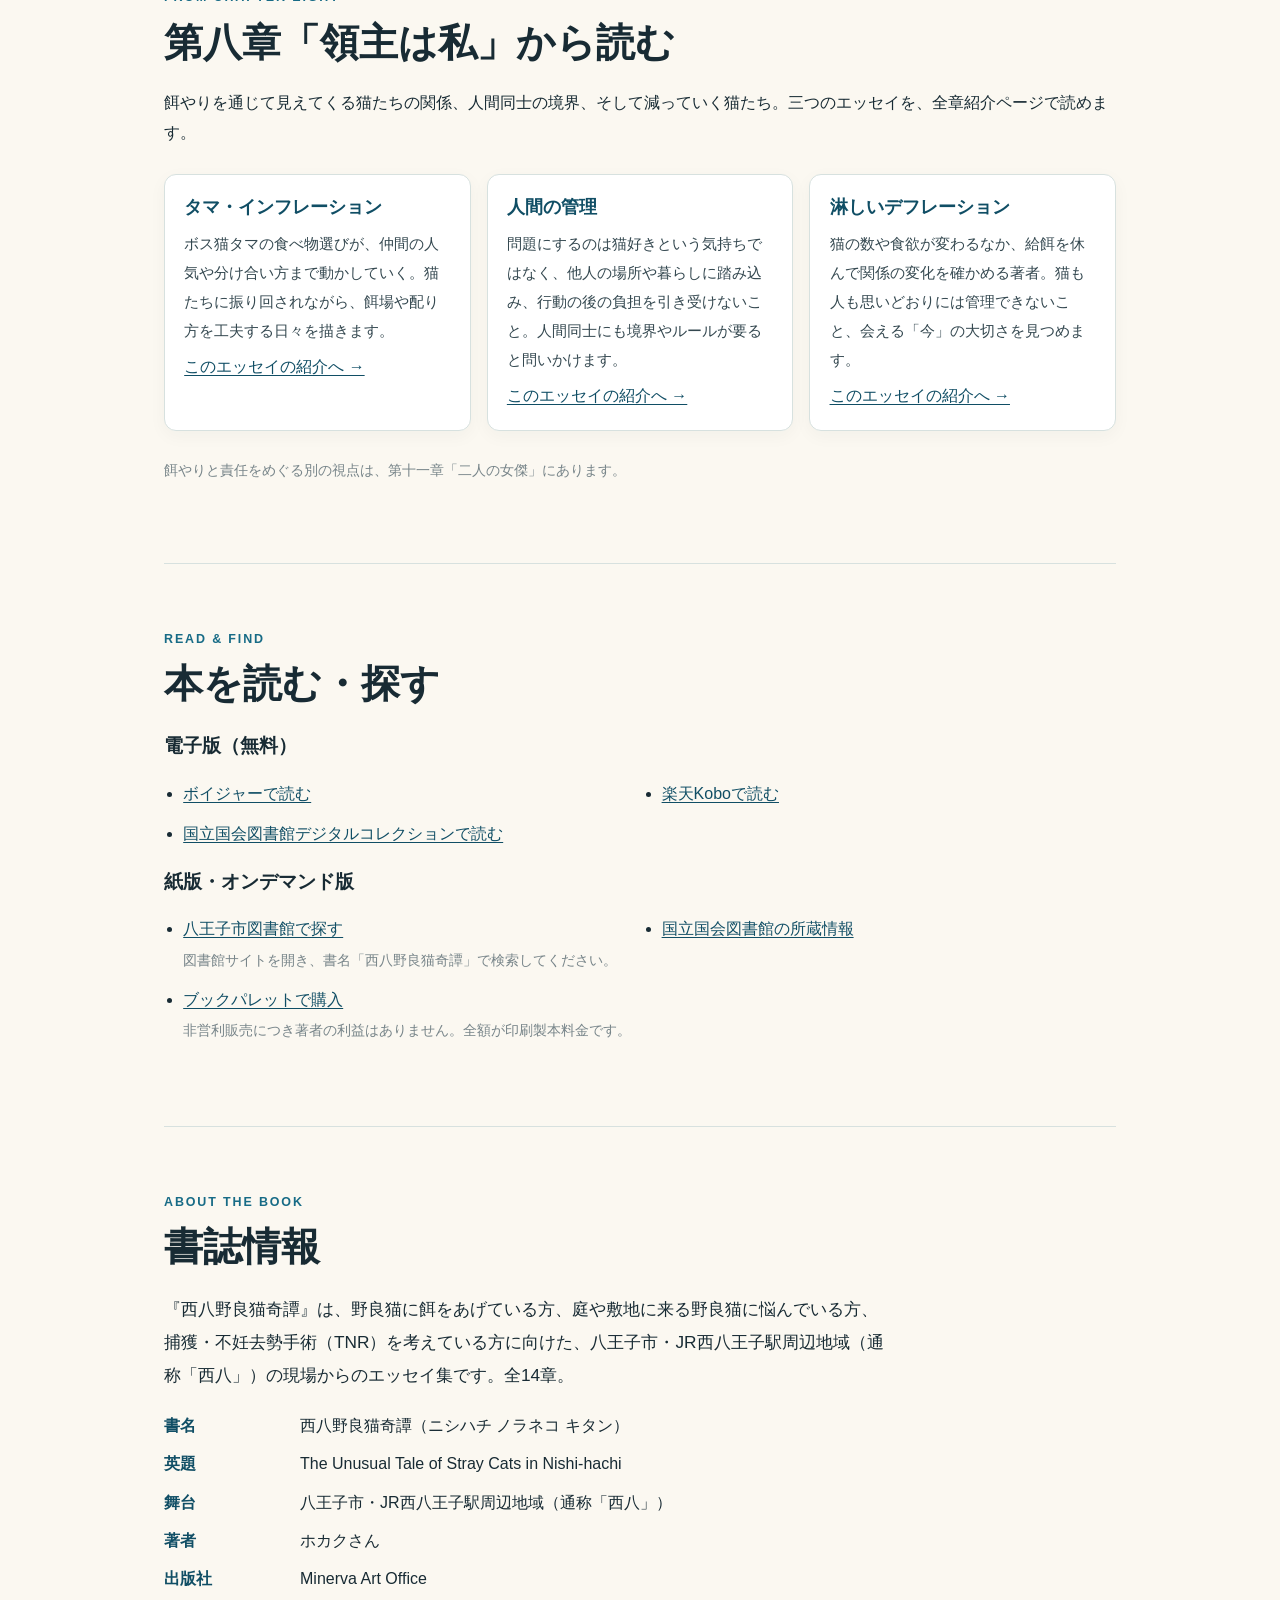
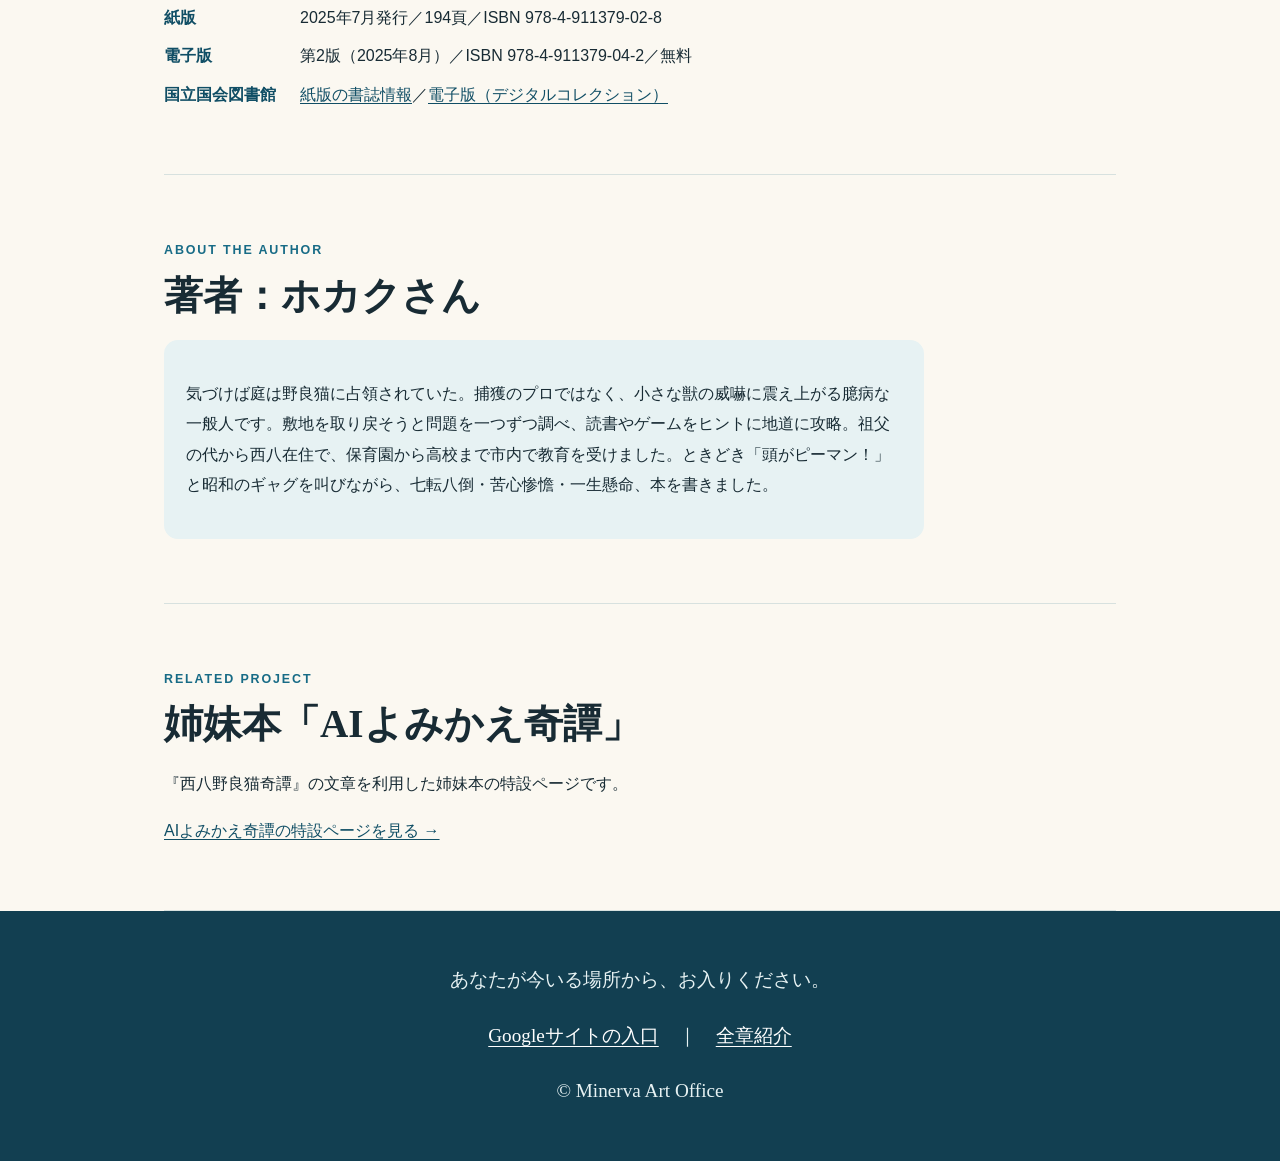
==== commit f980dadf: "Add files via upload" ====
--- a/index.html
+++ b/index.html
@@ -3,12 +3,72 @@
 <head>
   <meta charset="utf-8">
   <meta name="viewport" content="width=device-width, initial-scale=1">
-  <meta name="description" content="『西八野良猫奇譚』。猫にエサをあげている方へ。地域の現場から、猫をめぐる行為と責任を考える本です。答えはないけど、考える材料はある。">
+  <title>西八野良猫奇譚｜ホカクさん ― 八王子の野良猫・餌やり・不妊去勢手術の本</title>
+  <meta name="description" content="『西八野良猫奇譚』（ホカクさん著）は、八王子市・JR西八王子駅周辺地域（通称「西八」）の現場から、野良猫への餌やりと責任、捕獲・不妊去勢手術（TNR）を考える全14章のエッセイ集。八王子市の助成制度で26頭を手術した著者が綴ります。電子版は無料で読めます。">
+  <meta name="author" content="ホカクさん">
+  <link rel="canonical" href="https://minervaartoffice-star.github.io/hokaku-san/">
   <meta property="og:type" content="website">
+  <meta property="og:site_name" content="西八野良猫奇譚｜ホカクさん">
+  <meta property="og:locale" content="ja_JP">
   <meta property="og:title" content="西八野良猫奇譚｜ホカクさん">
   <meta property="og:description" content="答えはないけど、考える材料はある。あなたが今いる場所から、お入りください。">
   <meta property="og:url" content="https://minervaartoffice-star.github.io/hokaku-san/">
-  <title>西八野良猫奇譚｜ホカクさん</title><link rel="icon" href="data:image/svg+xml,<svg xmlns=%22http://www.w3.org/2000/svg%22 viewBox=%220 0 100 100%22><text y=%22.9em%22 font-size=%2290%22>🐈</text></svg>"></head>
+  <link rel="stylesheet" href="style.css">
+  <link rel="icon" href="data:image/svg+xml,<svg xmlns=%22http://www.w3.org/2000/svg%22 viewBox=%220 0 100 100%22><text y=%22.9em%22 font-size=%2290%22>🐈</text></svg>">
+  <script type="application/ld+json">
+{
+  "@context": "https://schema.org",
+  "@type": "Book",
+  "name": "西八野良猫奇譚",
+  "alternateName": [
+    "ニシハチ ノラネコ キタン",
+    "The Unusual Tale of Stray Cats in Nishi-hachi"
+  ],
+  "url": "https://minervaartoffice-star.github.io/hokaku-san/",
+  "inLanguage": "ja",
+  "author": {
+    "@type": "Person",
+    "name": "ホカクさん"
+  },
+  "publisher": {
+    "@type": "Organization",
+    "name": "Minerva Art Office"
+  },
+  "description": "『西八野良猫奇譚』（ホカクさん著）は、八王子市・JR西八王子駅周辺地域（通称「西八」）の現場から、野良猫への餌やりと責任、捕獲・不妊去勢手術（TNR）を考える全14章のエッセイ集。八王子市の助成制度で26頭を手術した著者が綴ります。電子版は無料で読めます。",
+  "about": [
+    "野良猫",
+    "餌やり",
+    "捕獲・不妊去勢手術（TNR）",
+    "八王子市"
+  ],
+  "datePublished": "2025-07",
+  "isbn": "9784911379028",
+  "numberOfPages": 194,
+  "sameAs": [
+    "https://ndlsearch.ndl.go.jp/books/R100000002-I034182264"
+  ],
+  "workExample": [
+    {
+      "@type": "Book",
+      "name": "西八野良猫奇譚 第2版（電子版）",
+      "bookFormat": "https://schema.org/EBook",
+      "isbn": "9784911379042",
+      "datePublished": "2025-08-07",
+      "inLanguage": "ja",
+      "isAccessibleForFree": true,
+      "url": "https://dl.ndl.go.jp/pid/14456705"
+    }
+  ],
+  "contentLocation": {
+    "@type": "Place",
+    "name": "JR西八王子駅周辺地域（通称「西八」）",
+    "containedInPlace": {
+      "@type": "City",
+      "name": "八王子市"
+    }
+  }
+}
+  </script>
   <style>
     :root { color-scheme: light; --ink:#182b34; --muted:#53656d; --sea:#176b86; --sea-dark:#104e65; --foam:#e7f2f3; --paper:#fbf8f1; --line:#d7e1df; --gold:#d7a84b; }
     * { box-sizing:border-box; }
@@ -52,7 +112,10 @@
     .small { color:var(--muted); font-size:.9rem; }
     footer { background:#123f51; color:#e7f2f3; padding:2rem 1.5rem; text-align:center; font-size:.9rem; }
     footer a { color:white; }
-    @media(max-width:720px) { header { align-items:flex-start; flex-direction:column; } .essays,.book-links { grid-template-columns:1fr; } section { padding:3rem 0; } }
+    .biblio { display:grid; grid-template-columns:max-content 1fr; gap:.5rem 1.5rem; max-width:760px; margin:1.2rem 0 0; }
+    .biblio dt { font-weight:700; color:var(--sea-dark); }
+    .biblio dd { margin:0; }
+    @media(max-width:720px) { header { align-items:flex-start; flex-direction:column; } .essays,.book-links { grid-template-columns:1fr; } .biblio { grid-template-columns:1fr; gap:.1rem; } .biblio dd { margin-bottom:.7rem; } section { padding:3rem 0; } }
     @media(prefers-reduced-motion:reduce) { html { scroll-behavior:auto; } }
   </style>
 </head>
@@ -123,6 +186,22 @@
       </ul>
     </section>
 
+    <section id="bibliography">
+      <div class="section-label">About the book</div>
+      <h2>書誌情報</h2>
+      <p class="intro">『西八野良猫奇譚』は、野良猫に餌をあげている方、庭や敷地に来る野良猫に悩んでいる方、捕獲・不妊去勢手術（TNR）を考えている方に向けた、八王子市・JR西八王子駅周辺地域（通称「西八」）の現場からのエッセイ集です。全14章。</p>
+      <dl class="biblio">
+        <dt>書名</dt><dd>西八野良猫奇譚（ニシハチ ノラネコ キタン）</dd>
+        <dt>英題</dt><dd>The Unusual Tale of Stray Cats in Nishi-hachi</dd>
+        <dt>舞台</dt><dd>八王子市・JR西八王子駅周辺地域（通称「西八」）</dd>
+        <dt>著者</dt><dd>ホカクさん</dd>
+        <dt>出版社</dt><dd>Minerva Art Office</dd>
+        <dt>紙版</dt><dd>2025年7月発行／194頁／ISBN 978-4-911379-02-8</dd>
+        <dt>電子版</dt><dd>第2版（2025年8月）／ISBN 978-4-911379-04-2／無料</dd>
+        <dt>国立国会図書館</dt><dd><a href="https://ndlsearch.ndl.go.jp/books/R100000002-I034182264">紙版の書誌情報</a>／<a href="https://dl.ndl.go.jp/pid/14456705">電子版（デジタルコレクション）</a></dd>
+      </dl>
+    </section>
+
     <section id="author">
       <div class="section-label">About the author</div>
       <h2>著者：ホカクさん</h2>
--- a/style.css
+++ b/style.css
@@ -0,0 +1,2 @@
+@import url('https://fonts.googleapis.com/css2?family=Noto+Serif+JP:wght@400;500;600;700&family=Zen+Kaku+Gothic+New:wght@400;500;700&display=swap');
+:root{--ink:#1e2924;--cream:#f3eedf;--moss:#53654d;--red:#b64f38;--gold:#d4b778;--paper:#fbf8ef}*{box-sizing:border-box}html{scroll-behavior:smooth}body{margin:0;background:var(--cream);color:var(--ink);font-family:'Zen Kaku Gothic New',sans-serif;line-height:1.9}.top{height:64px;padding:0 max(5vw,24px);display:flex;align-items:center;justify-content:space-between;background:var(--ink);color:var(--cream);position:sticky;top:0;z-index:2}.brand{font-family:'Noto Serif JP',serif;color:var(--gold);font-weight:700;text-decoration:none}.top nav{display:flex;gap:clamp(12px,3vw,34px)}a{color:inherit}.top nav a{text-decoration:none;font-size:.83rem}.hero{min-height:78vh;padding:100px 22px 75px;text-align:center;background:radial-gradient(ellipse at 50% 110%,#738069 0,transparent 56%),linear-gradient(160deg,#202e28,#30443a 65%,#64704f);color:#f9f3e3}.stamp,.eyebrow,.kicker{letter-spacing:.14em;font-size:.77rem}.stamp{color:var(--gold)}h1,h2,h3{font-family:'Noto Serif JP',serif;line-height:1.5}h1{font-size:clamp(2.35rem,7vw,5.3rem);margin:18px 0}h1 span{font-size:.57em;color:var(--gold)}.kicker{margin-top:46px}.lead{max-width:700px;margin:24px auto 30px}.button,.booklinks a{display:inline-block;padding:10px 24px;border:1px solid var(--gold);border-radius:2px;text-decoration:none;color:var(--cream)}.small{font-size:.78rem;opacity:.78;margin-top:24px}.truth{display:flex;justify-content:center;align-items:center;gap:clamp(10px,3vw,35px);padding:34px 20px;background:#e6ddc7;text-align:center;flex-wrap:wrap}.truth div:not(.arrow){display:grid}.truth b{font-size:.75rem;color:var(--moss)}.truth span{font-family:'Noto Serif JP',serif;font-weight:600}.arrow{color:var(--red)}.section{max-width:1000px;margin:auto;padding:96px 28px}.section h2,footer h2{font-size:clamp(1.8rem,4vw,3rem);margin:4px 0 20px}.eyebrow{color:var(--red);font-weight:700}.route,.map{display:flex;gap:14px;justify-content:center;align-items:center;flex-wrap:wrap;margin:38px 0}.route span,.route strong,.map span,.map strong{padding:12px 18px;border:1px solid #c9b98f;background:var(--paper);font-family:'Noto Serif JP',serif}.route i,.map b{color:var(--red);font-style:normal}blockquote{text-align:center;font-family:'Noto Serif JP',serif;font-size:clamp(1.25rem,3vw,2rem);color:var(--moss);margin:55px auto 12px}cite{display:block;font: .8rem 'Zen Kaku Gothic New',sans-serif;color:#69736a} .caption{text-align:center;color:#778074;font-size:.86rem}.dark{max-width:none;background:#202e28;color:var(--cream);padding-left:max(calc((100vw - 944px)/2),28px);padding-right:max(calc((100vw - 944px)/2),28px)}.dark .eyebrow{color:var(--gold)}.specimens{display:grid;grid-template-columns:repeat(auto-fit,minmax(245px,1fr));gap:15px;margin:35px 0}.specimens article{min-height:235px;padding:23px;background:#304139;border:1px solid #67735d}.specimens h3{font-size:1.5rem;margin:7px 0}.no{font-size:.73rem;letter-spacing:.1em;color:var(--gold)}.origin-label{color:#d4b778;font-size:.85rem;margin:0}.specimens small{color:#d0d4c8}.notice{background:#4a3730!important;border-color:#ad7052!important}.dark .caption{color:#c6cbbd}.map{padding:24px;background:#e5ddca}.map strong{background:var(--moss);color:white}.center{text-align:center}.aside{margin:48px auto 0;padding:22px 26px;max-width:720px;border-left:4px solid var(--red);background:#e9e2d2}.aside p{margin-bottom:0}.stage{background:#e7deca;max-width:none;padding-left:max(calc((100vw - 944px)/2),28px);padding-right:max(calc((100vw - 944px)/2),28px)}.booklinks{display:flex;gap:12px;flex-wrap:wrap;margin-top:25px}.booklinks a{background:var(--moss)}footer{background:var(--ink);color:var(--cream);text-align:center;padding:74px 20px 50px}footer .eyebrow{color:var(--gold)}footer p{font-family:'Noto Serif JP',serif;font-size:1.2rem}footer strong{color:var(--gold);font-size:1.6rem}.last{color:#e1bd70;font-size:1.4rem}footer small{display:block;margin-top:35px;color:#bec4b8}@media(max-width:580px){.top{height:auto;min-height:60px;align-items:flex-start;padding-top:14px;padding-bottom:12px;gap:8px;flex-direction:column}.top nav{width:100%;justify-content:space-between;gap:6px}.top nav a{font-size:.72rem}.hero{min-height:unset;padding-top:70px}.section{padding-top:68px;padding-bottom:68px}.route,.map{gap:8px}.route span,.route strong,.map span,.map strong{padding:8px 10px;font-size:.85rem}}
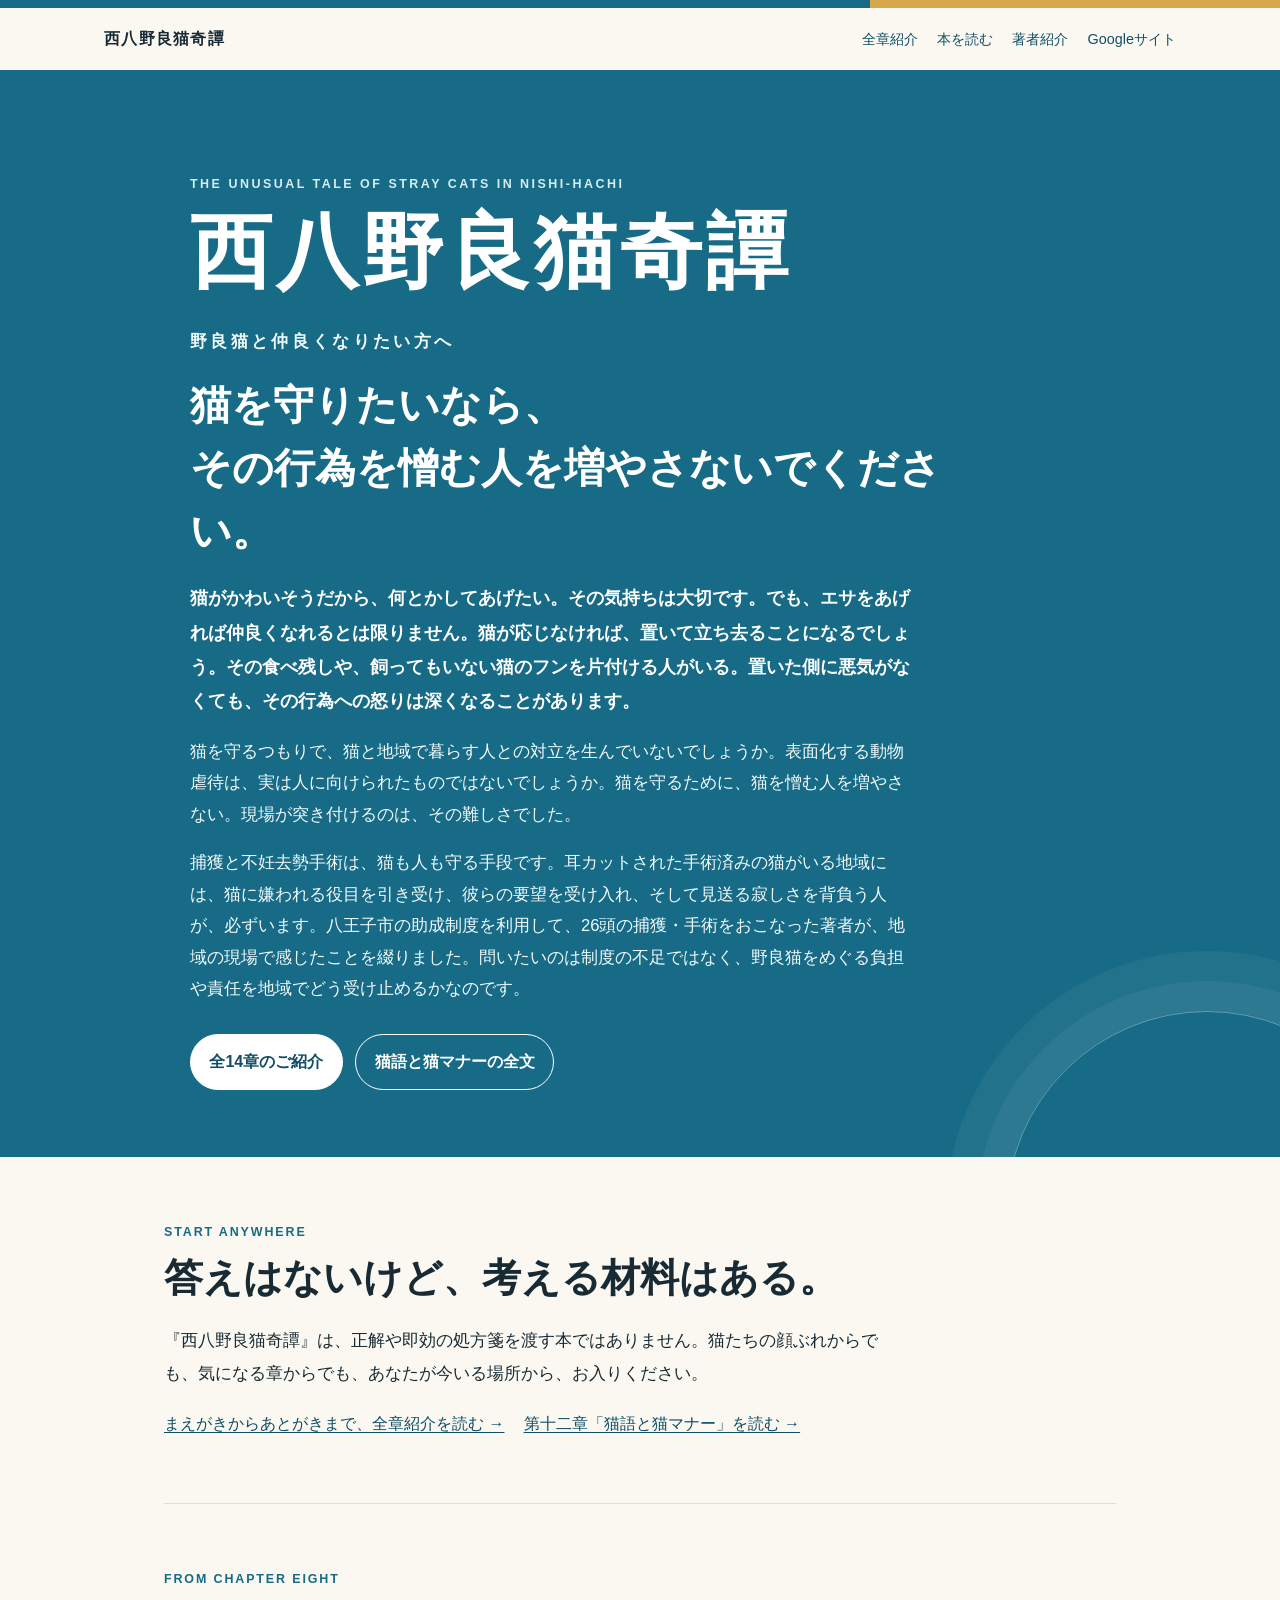
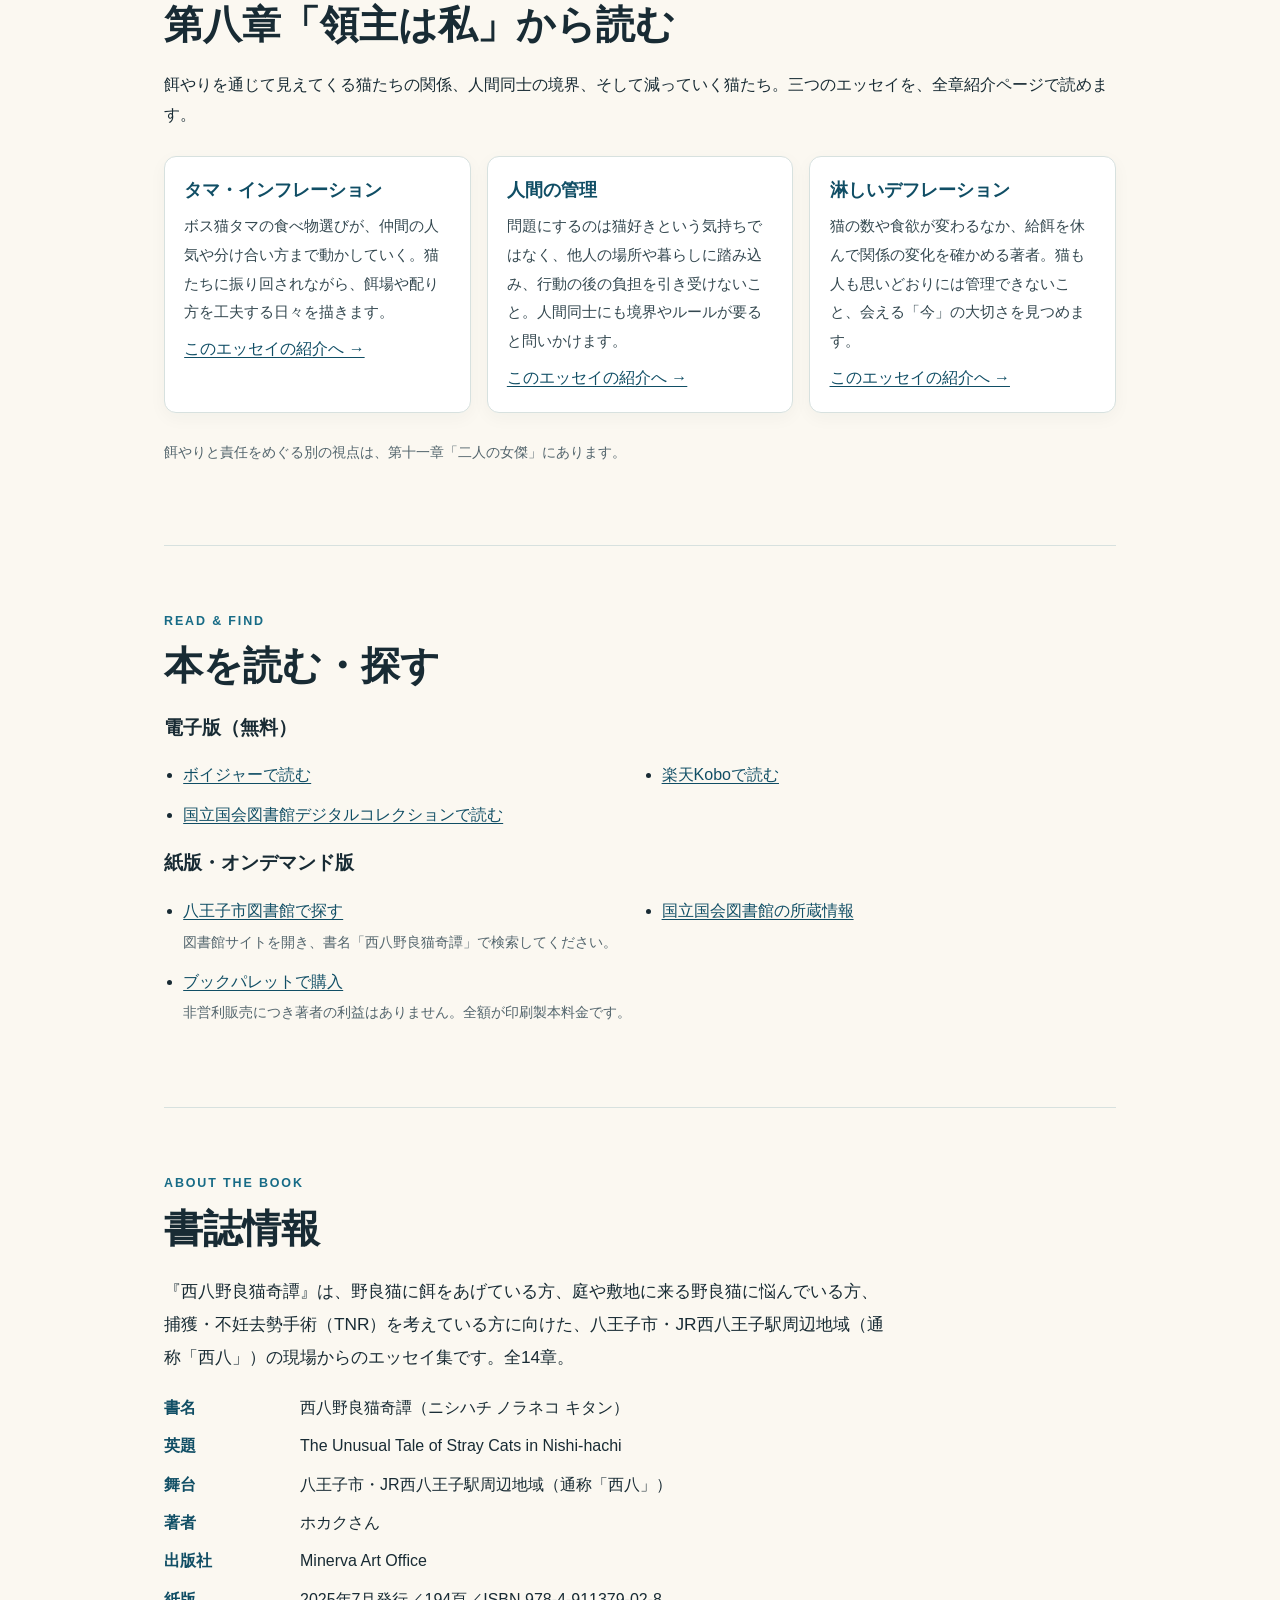
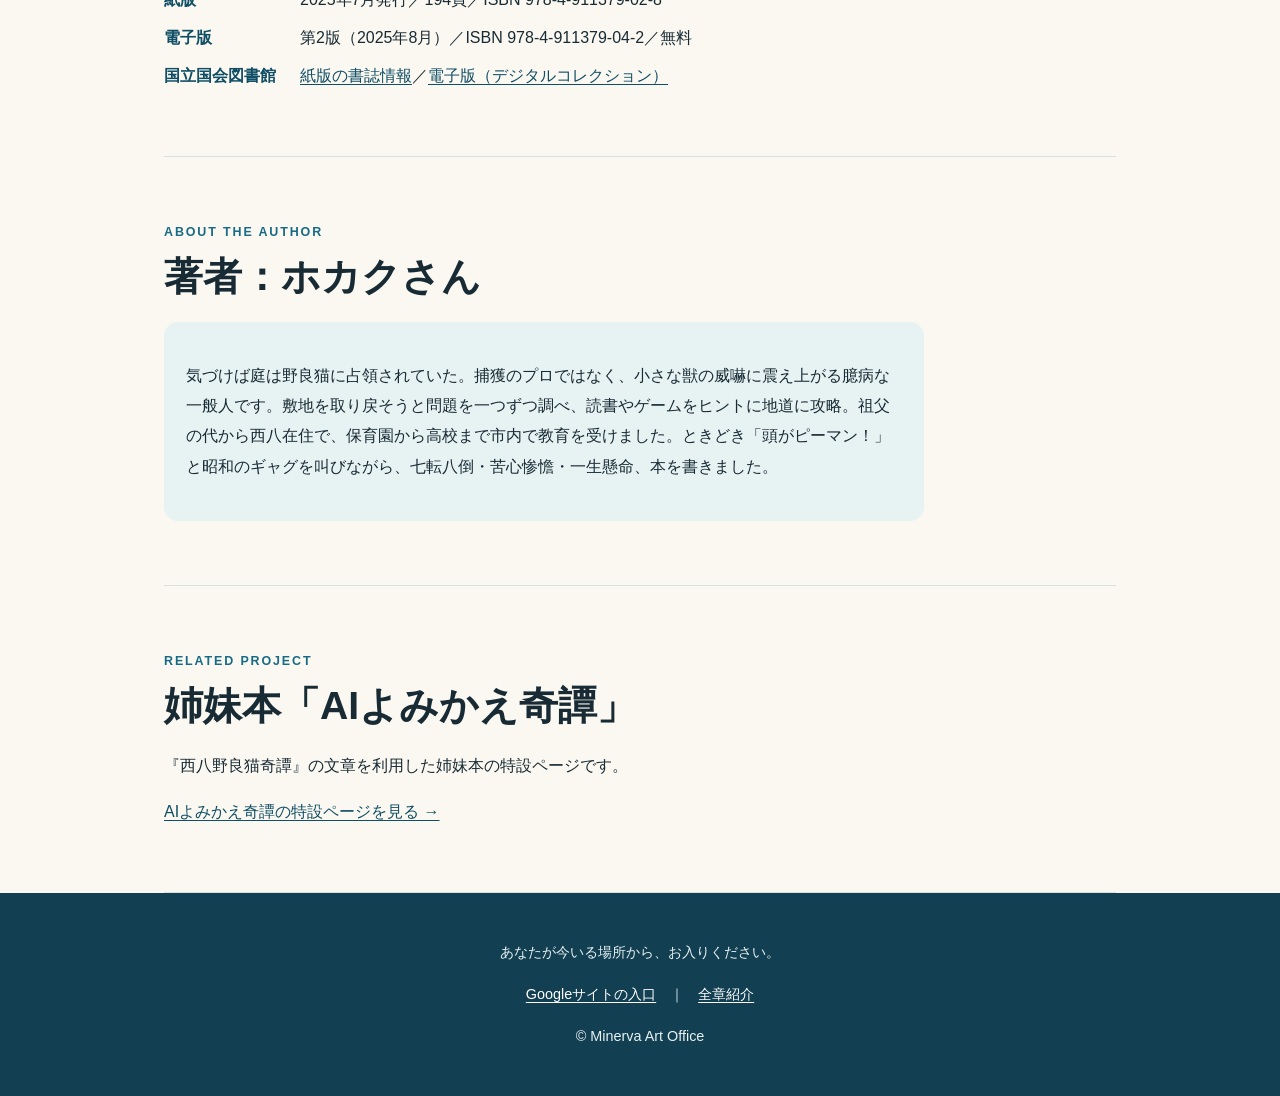
==== commit 9a6cebe9: "Add files via upload" ====
--- a/index.html
+++ b/index.html
@@ -13,7 +13,6 @@
   <meta property="og:title" content="西八野良猫奇譚｜ホカクさん">
   <meta property="og:description" content="答えはないけど、考える材料はある。あなたが今いる場所から、お入りください。">
   <meta property="og:url" content="https://minervaartoffice-star.github.io/hokaku-san/">
-  <link rel="stylesheet" href="style.css">
   <link rel="icon" href="data:image/svg+xml,<svg xmlns=%22http://www.w3.org/2000/svg%22 viewBox=%220 0 100 100%22><text y=%22.9em%22 font-size=%2290%22>🐈</text></svg>">
   <script type="application/ld+json">
 {
